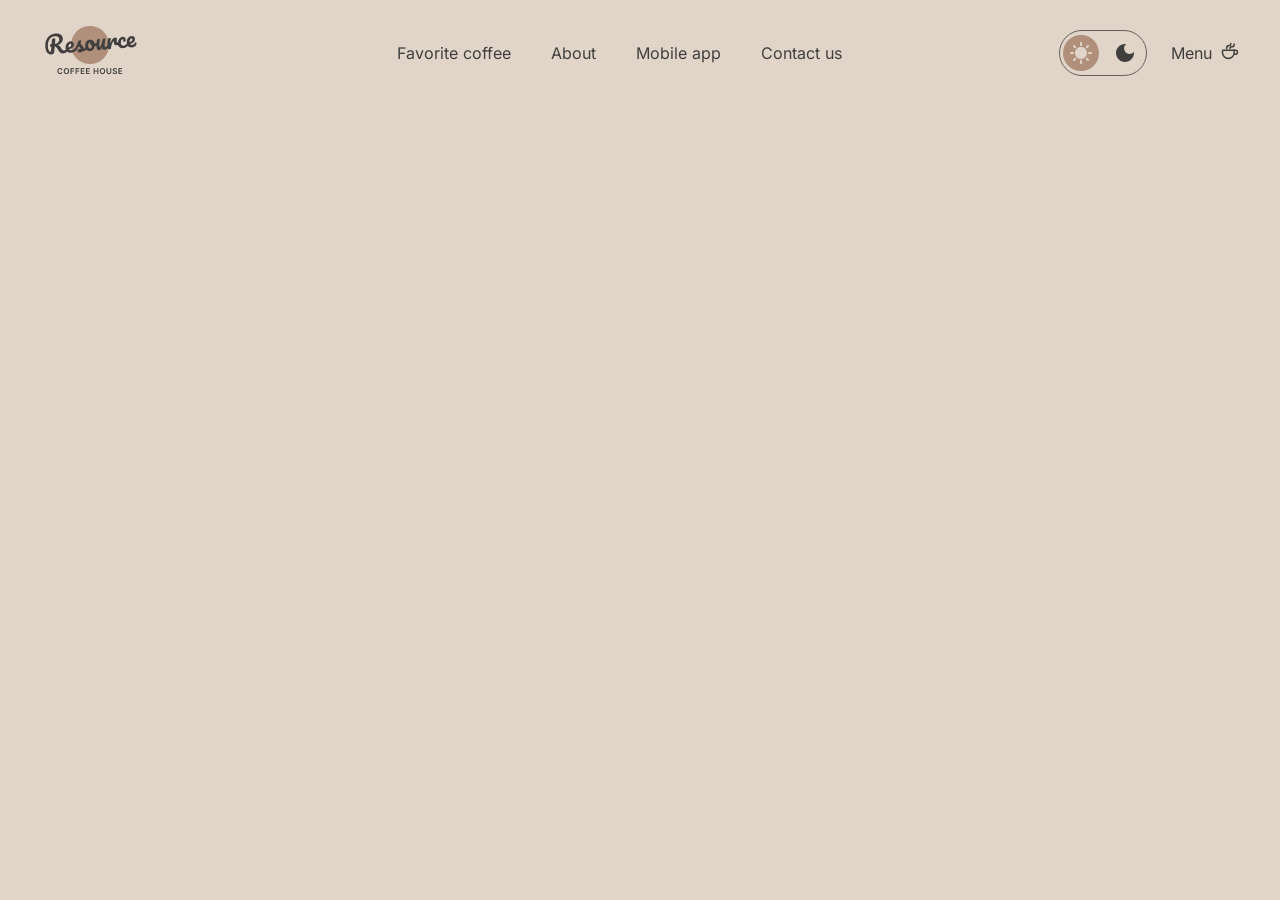
==== index.html @ 1fa0ac83 "feat: add header and make it adaptive" ====
<!DOCTYPE html>
<html lang="en">
<head>
    <meta charset="UTF-8">
    <meta name="viewport" content="width=device-width, initial-scale=1.0">
    <title>Coffee House</title>
    <link rel="stylesheet" href="style.css">
</head>
<body>
    <header class="header">
        <a href="/" class="header__logo">
            <img src="./images/logo-light.png" 
            alt="Resource Coffee House Logo"
            class="header__logo-image"
            width="100" height="60" loading="lazy">
        </a>
        <nav class="header__menu">
            <ul class="header__menu-list">
                <li class="header__menu-item">
                    <a href="/" class="header__menu-link">Favorite coffee</a>
                </li>
                <li class="header__menu-item">
                    <a href="/" class="header__menu-link">About</a>
                </li>
                <li class="header__menu-item">
                    <a href="/" class="header__menu-link">Mobile app</a>
                </li>
                <li class="header__menu-item">
                    <a href="/" class="header__menu-link">Contact us</a>
                </li>
            </ul>
        </nav>
        <div class="header__actions">
            <label class="header__switch">
                <input type="checkbox" id="theme-toggle">
                <div class="switch__slider-round">
                    <span class="switch__icon switch__icon-sun">
                        <svg width="22" height="22" viewBox="0 0 22 22" fill="none" xmlns="http://www.w3.org/2000/svg">
                            <path d="M10 3V1C10 0.45 10.45 0 11 0C11.55 0 12 0.45 12 1V3C12 3.55 11.55 4 11 4C10.45 4 10 3.55 10 3ZM17.36 6.05L18.77 4.63C19.16 4.24 19.16 3.61 18.77 3.22C18.38 2.83 17.75 2.83 17.36 3.22L15.95 4.64C15.56 5.03 15.56 5.66 15.95 6.05C16.34 6.44 16.97 6.44 17.36 6.05ZM21 10H19C18.45 10 18 10.45 18 11C18 11.55 18.45 12 19 12H21C21.55 12 22 11.55 22 11C22 10.45 21.55 10 21 10ZM11 18C10.45 18 10 18.45 10 19V21C10 21.55 10.45 22 11 22C11.55 22 12 21.55 12 21V19C12 18.45 11.55 18 11 18ZM4.64 6.05L3.22 4.64C2.83 4.25 2.83 3.61 3.22 3.23C3.61 2.85 4.25 2.84 4.63 3.23L6.04 4.64C6.43 5.03 6.43 5.67 6.04 6.05C5.65 6.43 5.02 6.44 4.64 6.05ZM15.95 15.95C15.56 16.34 15.56 16.98 15.95 17.36L17.36 18.77C17.75 19.16 18.39 19.16 18.77 18.77C19.16 18.38 19.16 17.74 18.77 17.36L17.36 15.95C16.98 15.56 16.34 15.56 15.95 15.95ZM1 12H3C3.55 12 4 11.55 4 11C4 10.45 3.55 10 3 10H1C0.45 10 0 10.45 0 11C0 11.55 0.45 12 1 12ZM4.64 18.78L6.05 17.37C6.44 16.98 6.44 16.34 6.05 15.96C5.66 15.58 5.02 15.57 4.64 15.96L3.23 17.37C2.84 17.76 2.84 18.4 3.23 18.78C3.61 19.17 4.25 19.17 4.64 18.78ZM11 5C7.69 5 5 7.69 5 11C5 14.31 7.69 17 11 17C14.31 17 17 14.31 17 11C17 7.69 14.31 5 11 5Z" fill="#E1D4C9"/>
                        </svg>
                    </span>
                    <span class="switch__icon switch__icon-moon">
                        <svg width="18" height="18" viewBox="0 0 18 18" fill="none" xmlns="http://www.w3.org/2000/svg">
                            <path d="M9 0C4.03 0 0 4.03 0 9C0 13.97 4.03 18 9 18C13.97 18 18 13.97 18 9C18 8.54 17.96 8.08 17.9 7.64C16.92 9.01 15.32 9.9 13.5 9.9C10.52 9.9 8.1 7.48 8.1 4.5C8.1 2.69 8.99 1.08 10.36 0.0999999C9.92 0.0399999 9.46 0 9 0Z" fill="#403F3D"/>
                        </svg>
                    </span>
                </div>
            </label>
            <button class="header__button" type="button">
                <p>Menu</p>
                <span>
                    <svg width="20" height="20" viewBox="0 0 20 20" fill="none" xmlns="http://www.w3.org/2000/svg">
                        <path d="M14.167 9.76667V11.6667C14.167 14.8883 11.5553 17.5 8.33366 17.5C5.112 17.5 2.50033 14.8883 2.50033 11.6667V9.76667C2.50033 9.4353 2.76896 9.16667 3.10033 9.16667H13.567C13.8984 9.16667 14.167 9.4353 14.167 9.76667Z" stroke="#403F3D" stroke-width="1.5" stroke-linecap="round" stroke-linejoin="round"/>
                        <path d="M10.0003 7.50008C10.0003 6.66675 10.5956 5.83341 11.786 5.83341C13.101 5.83341 14.167 4.76743 14.167 3.45246V2.91675" stroke="#403F3D" stroke-width="1.5" stroke-linecap="round" stroke-linejoin="round"/>
                        <path d="M6.66634 7.5V7.08333C6.66634 5.70262 7.78563 4.58333 9.16634 4.58333C10.0868 4.58333 10.833 3.83714 10.833 2.91667V2.5" stroke="#403F3D" stroke-width="1.5" stroke-linecap="round" stroke-linejoin="round"/>
                        <path d="M13.333 9.16675H15.4163C16.5669 9.16675 17.4997 10.0995 17.4997 11.2501C17.4997 12.4007 16.5669 13.3334 15.4163 13.3334H14.1663" stroke="#403F3D" stroke-width="1.5" stroke-linecap="round" stroke-linejoin="round"/>
                    </svg>
                </span>
            </button>
            <button class="header__burger" type="button">
                <span class="visually-hidden">Open menu</span>
                <span class="burger__line"></span>
                <span class="burger__line"></span>
            </button>
        </div>
    </header>
</body>
</html>
---- style.css ----
@font-face {
  font-family: 'Inter';
  src: url('./fonts/Inter-VariableFont_opsz\,wght.woff2') format('woff2');
  font-weight: 100 900;
  font-style: normal;
  font-display: swap;
}

@font-face {
  font-family: 'Inter';
  src: url('./fonts/Inter-Italic-VariableFont_opsz\,wght.woff2') format('woff2');
  font-weight: 100 900;
  font-style: italic;
  font-display: swap;
}

:root {
  --dark-text-inverse: #E1D4C9;
  --dark-text-accent: #B0907A;
  --dark-bg-page: #292826;
  --dark-bg-container: #403F3D;
  --dark-bg-overlay: #292826;
  --dark-border-primary: #665F55;
  --dark-border-inverse: #C1B6AD;

  --border-radius: 100px;

  --container-width: 1360px;
  --container-padding-x: 40px;

  --transition-duration: 0.2s;
}

*,
::before,
::after {
  box-sizing: border-box;
}

html {
  height: 100%;
  scroll-behavior: smooth;
}

button,
label {
  cursor: pointer;
}

:where(ul[class]) {
  list-style: none;
}

p,
button {
  margin: 0;
  padding: 0;
}

.visually-hidden {
  position: absolute;
  width: 1px;
  height: 1px;
  margin: -1px;
  border: 0;
  padding: 0;
  white-space: nowrap;
  clip-path: inset(100%);
  clip: rect(0 0 0 0);
  overflow: hidden;
}

body {
  margin: 0;
  min-height: 100%;
  background-color: var(--dark-text-inverse);
  font-family: 'Inter', sans-serif;
  font-optical-sizing: auto;
  font-weight: 400;
  font-size: 16px;
  line-height: 1.5;
}

.container {
  max-width: calc(var(--container-width) + var(--container-padding-x) * 2);
  margin-inline: auto;
  padding-inline: var(--container-padding-x);
}

h1, h2, h3 {
  font-weight: 600;
}

a {
  color: var(--dark-bg-container);
  text-decoration: none;
}

.header {
  display: flex;
  justify-content: space-between;
  align-items: center;
  padding: 20px 40px;
}

.header__logo {
  flex-shrink: 0;
}

.header__menu-list {
  display: flex;
  gap: 40px;
  font-weight: 600;
}

.header__actions {
  display: flex;
  align-items: center;
  gap: 24px;
}

#theme-toggle {
  display: none;
}

.switch__slider-round {
  display: flex;
  gap: 8px;
  padding: 4px 3px;
  border: 1px solid var(--dark-border-primary);
  border-radius: var(--border-radius);
}

.switch__icon {
  width: 36px;
  aspect-ratio: 1;
  display: flex;
  align-items: center;
  justify-content: center;
}

.switch__icon-sun {
  background-color: var(--dark-text-accent);
  border-radius: 50%;
}

.header__button {
  display: flex;
  align-items: center;
  border: none;
  position: relative;
  background-color: transparent;
  color: var(--dark-bg-container);
  font-family: 'Inter', sans-serif;
  font-weight: 600;
  font-size: 16px;
  gap: 8px;
}

.header__button::after {
  content: '';
  position: absolute;
  left: 0;
  bottom: -4px;
  width: 100%;
  height: 2px;
  background-color: var(--dark-bg-container);
  transform: scaleX(0); 
  transition: transform var(--transition-duration) linear;
}

.header__button:hover::after {
  transform: scaleX(1);
}

.header__burger {
  display: none;
  flex-direction: column;
  justify-content: center;
  align-items: center;
  gap: 8px;
  width: 44px;
  aspect-ratio: 1;
  border: 1px solid var(--dark-border-primary);
  border-radius: 50%;
  background-color: transparent;
}

.burger__line {
  width: 16px;
  height: 2px;
  background-color: var(--dark-bg-container);
}

@media (max-width: 768px) {
  .header__menu {
    display: none;
  }

  .switch__slider-round {
    padding: 5px 3px;
  }

  .switch__icon {
    width: 44px;
    height: 40px;
  }

  .header__button {
    display: none;
  }

  .header__burger {
    display: inline-flex;
  }
}

@media (max-width: 380px) {
  .header {
    padding: 20px 16px;
  }
}
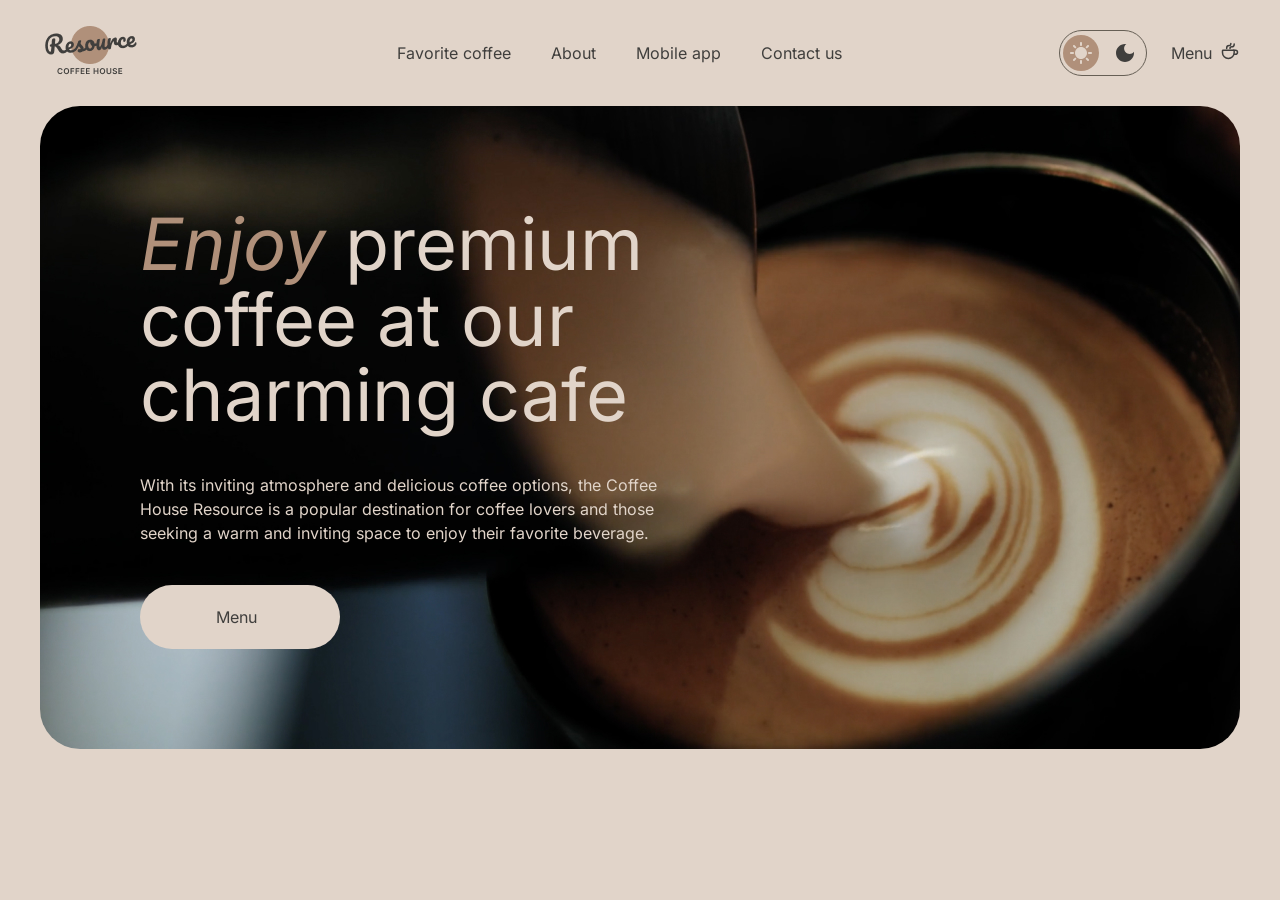
==== commit aa827c1f: "feat: add hero section  and make it adaptive" ====
--- a/index.html
+++ b/index.html
@@ -1,68 +1,91 @@
 <!DOCTYPE html>
 <html lang="en">
 <head>
-    <meta charset="UTF-8">
-    <meta name="viewport" content="width=device-width, initial-scale=1.0">
-    <title>Coffee House</title>
-    <link rel="stylesheet" href="style.css">
+  <meta charset="UTF-8">
+  <meta name="viewport" content="width=device-width, initial-scale=1.0">
+  <title>Coffee House</title>
+  <link rel="stylesheet" href="style.css">
 </head>
 <body>
-    <header class="header">
-        <a href="/" class="header__logo">
-            <img src="./images/logo-light.png" 
-            alt="Resource Coffee House Logo"
-            class="header__logo-image"
-            width="100" height="60" loading="lazy">
-        </a>
-        <nav class="header__menu">
-            <ul class="header__menu-list">
-                <li class="header__menu-item">
-                    <a href="/" class="header__menu-link">Favorite coffee</a>
-                </li>
-                <li class="header__menu-item">
-                    <a href="/" class="header__menu-link">About</a>
-                </li>
-                <li class="header__menu-item">
-                    <a href="/" class="header__menu-link">Mobile app</a>
-                </li>
-                <li class="header__menu-item">
-                    <a href="/" class="header__menu-link">Contact us</a>
-                </li>
-            </ul>
-        </nav>
-        <div class="header__actions">
-            <label class="header__switch">
-                <input type="checkbox" id="theme-toggle">
-                <div class="switch__slider-round">
-                    <span class="switch__icon switch__icon-sun">
-                        <svg width="22" height="22" viewBox="0 0 22 22" fill="none" xmlns="http://www.w3.org/2000/svg">
-                            <path d="M10 3V1C10 0.45 10.45 0 11 0C11.55 0 12 0.45 12 1V3C12 3.55 11.55 4 11 4C10.45 4 10 3.55 10 3ZM17.36 6.05L18.77 4.63C19.16 4.24 19.16 3.61 18.77 3.22C18.38 2.83 17.75 2.83 17.36 3.22L15.95 4.64C15.56 5.03 15.56 5.66 15.95 6.05C16.34 6.44 16.97 6.44 17.36 6.05ZM21 10H19C18.45 10 18 10.45 18 11C18 11.55 18.45 12 19 12H21C21.55 12 22 11.55 22 11C22 10.45 21.55 10 21 10ZM11 18C10.45 18 10 18.45 10 19V21C10 21.55 10.45 22 11 22C11.55 22 12 21.55 12 21V19C12 18.45 11.55 18 11 18ZM4.64 6.05L3.22 4.64C2.83 4.25 2.83 3.61 3.22 3.23C3.61 2.85 4.25 2.84 4.63 3.23L6.04 4.64C6.43 5.03 6.43 5.67 6.04 6.05C5.65 6.43 5.02 6.44 4.64 6.05ZM15.95 15.95C15.56 16.34 15.56 16.98 15.95 17.36L17.36 18.77C17.75 19.16 18.39 19.16 18.77 18.77C19.16 18.38 19.16 17.74 18.77 17.36L17.36 15.95C16.98 15.56 16.34 15.56 15.95 15.95ZM1 12H3C3.55 12 4 11.55 4 11C4 10.45 3.55 10 3 10H1C0.45 10 0 10.45 0 11C0 11.55 0.45 12 1 12ZM4.64 18.78L6.05 17.37C6.44 16.98 6.44 16.34 6.05 15.96C5.66 15.58 5.02 15.57 4.64 15.96L3.23 17.37C2.84 17.76 2.84 18.4 3.23 18.78C3.61 19.17 4.25 19.17 4.64 18.78ZM11 5C7.69 5 5 7.69 5 11C5 14.31 7.69 17 11 17C14.31 17 17 14.31 17 11C17 7.69 14.31 5 11 5Z" fill="#E1D4C9"/>
-                        </svg>
-                    </span>
-                    <span class="switch__icon switch__icon-moon">
-                        <svg width="18" height="18" viewBox="0 0 18 18" fill="none" xmlns="http://www.w3.org/2000/svg">
-                            <path d="M9 0C4.03 0 0 4.03 0 9C0 13.97 4.03 18 9 18C13.97 18 18 13.97 18 9C18 8.54 17.96 8.08 17.9 7.64C16.92 9.01 15.32 9.9 13.5 9.9C10.52 9.9 8.1 7.48 8.1 4.5C8.1 2.69 8.99 1.08 10.36 0.0999999C9.92 0.0399999 9.46 0 9 0Z" fill="#403F3D"/>
-                        </svg>
-                    </span>
-                </div>
-            </label>
-            <button class="header__button" type="button">
-                <p>Menu</p>
-                <span>
-                    <svg width="20" height="20" viewBox="0 0 20 20" fill="none" xmlns="http://www.w3.org/2000/svg">
-                        <path d="M14.167 9.76667V11.6667C14.167 14.8883 11.5553 17.5 8.33366 17.5C5.112 17.5 2.50033 14.8883 2.50033 11.6667V9.76667C2.50033 9.4353 2.76896 9.16667 3.10033 9.16667H13.567C13.8984 9.16667 14.167 9.4353 14.167 9.76667Z" stroke="#403F3D" stroke-width="1.5" stroke-linecap="round" stroke-linejoin="round"/>
-                        <path d="M10.0003 7.50008C10.0003 6.66675 10.5956 5.83341 11.786 5.83341C13.101 5.83341 14.167 4.76743 14.167 3.45246V2.91675" stroke="#403F3D" stroke-width="1.5" stroke-linecap="round" stroke-linejoin="round"/>
-                        <path d="M6.66634 7.5V7.08333C6.66634 5.70262 7.78563 4.58333 9.16634 4.58333C10.0868 4.58333 10.833 3.83714 10.833 2.91667V2.5" stroke="#403F3D" stroke-width="1.5" stroke-linecap="round" stroke-linejoin="round"/>
-                        <path d="M13.333 9.16675H15.4163C16.5669 9.16675 17.4997 10.0995 17.4997 11.2501C17.4997 12.4007 16.5669 13.3334 15.4163 13.3334H14.1663" stroke="#403F3D" stroke-width="1.5" stroke-linecap="round" stroke-linejoin="round"/>
-                    </svg>
-                </span>
-            </button>
-            <button class="header__burger" type="button">
-                <span class="visually-hidden">Open menu</span>
-                <span class="burger__line"></span>
-                <span class="burger__line"></span>
-            </button>
-        </div>
-    </header>
+  <header class="header">
+    <div class="header__container container">
+      <a href="/" class="header__logo">
+        <img src="./images/logo-light.png" 
+        alt="Resource Coffee House Logo"
+        class="header__logo-image"
+        width="100" height="60" loading="lazy">
+      </a>
+      <nav class="header__menu">
+        <ul class="header__menu-list">
+          <li class="header__menu-item">
+            <a href="/" class="header__menu-link">Favorite coffee</a>
+          </li>
+          <li class="header__menu-item">
+            <a href="/" class="header__menu-link">About</a>
+          </li>
+          <li class="header__menu-item">
+            <a href="/" class="header__menu-link">Mobile app</a>
+          </li>
+          <li class="header__menu-item">
+            <a href="/" class="header__menu-link">Contact us</a>
+          </li>
+        </ul>
+      </nav>
+      <div class="header__actions">
+          <label class="header__switch">
+            <input type="checkbox" id="theme-toggle">
+            <div class="switch__slider-round">
+              <span class="switch__icon switch__icon-sun">
+                <svg width="22" height="22" viewBox="0 0 22 22" fill="none" xmlns="http://www.w3.org/2000/svg">
+                  <path d="M10 3V1C10 0.45 10.45 0 11 0C11.55 0 12 0.45 12 1V3C12 3.55 11.55 4 11 4C10.45 4 10 3.55 10 3ZM17.36 6.05L18.77 4.63C19.16 4.24 19.16 3.61 18.77 3.22C18.38 2.83 17.75 2.83 17.36 3.22L15.95 4.64C15.56 5.03 15.56 5.66 15.95 6.05C16.34 6.44 16.97 6.44 17.36 6.05ZM21 10H19C18.45 10 18 10.45 18 11C18 11.55 18.45 12 19 12H21C21.55 12 22 11.55 22 11C22 10.45 21.55 10 21 10ZM11 18C10.45 18 10 18.45 10 19V21C10 21.55 10.45 22 11 22C11.55 22 12 21.55 12 21V19C12 18.45 11.55 18 11 18ZM4.64 6.05L3.22 4.64C2.83 4.25 2.83 3.61 3.22 3.23C3.61 2.85 4.25 2.84 4.63 3.23L6.04 4.64C6.43 5.03 6.43 5.67 6.04 6.05C5.65 6.43 5.02 6.44 4.64 6.05ZM15.95 15.95C15.56 16.34 15.56 16.98 15.95 17.36L17.36 18.77C17.75 19.16 18.39 19.16 18.77 18.77C19.16 18.38 19.16 17.74 18.77 17.36L17.36 15.95C16.98 15.56 16.34 15.56 15.95 15.95ZM1 12H3C3.55 12 4 11.55 4 11C4 10.45 3.55 10 3 10H1C0.45 10 0 10.45 0 11C0 11.55 0.45 12 1 12ZM4.64 18.78L6.05 17.37C6.44 16.98 6.44 16.34 6.05 15.96C5.66 15.58 5.02 15.57 4.64 15.96L3.23 17.37C2.84 17.76 2.84 18.4 3.23 18.78C3.61 19.17 4.25 19.17 4.64 18.78ZM11 5C7.69 5 5 7.69 5 11C5 14.31 7.69 17 11 17C14.31 17 17 14.31 17 11C17 7.69 14.31 5 11 5Z" fill="#E1D4C9"/>
+                </svg>
+              </span>
+              <span class="switch__icon switch__icon-moon">
+                <svg width="18" height="18" viewBox="0 0 18 18" fill="none" xmlns="http://www.w3.org/2000/svg">
+                  <path d="M9 0C4.03 0 0 4.03 0 9C0 13.97 4.03 18 9 18C13.97 18 18 13.97 18 9C18 8.54 17.96 8.08 17.9 7.64C16.92 9.01 15.32 9.9 13.5 9.9C10.52 9.9 8.1 7.48 8.1 4.5C8.1 2.69 8.99 1.08 10.36 0.0999999C9.92 0.0399999 9.46 0 9 0Z" fill="#403F3D"/>
+                </svg>
+              </span>
+            </div>
+          </label>
+          <button class="header__button" type="button">
+            <p>Menu</p>
+            <span>
+              <svg width="20" height="20" viewBox="0 0 20 20" fill="none" xmlns="http://www.w3.org/2000/svg">
+                <path d="M14.167 9.76667V11.6667C14.167 14.8883 11.5553 17.5 8.33366 17.5C5.112 17.5 2.50033 14.8883 2.50033 11.6667V9.76667C2.50033 9.4353 2.76896 9.16667 3.10033 9.16667H13.567C13.8984 9.16667 14.167 9.4353 14.167 9.76667Z" stroke="#403F3D" stroke-width="1.5" stroke-linecap="round" stroke-linejoin="round"/>
+                <path d="M10.0003 7.50008C10.0003 6.66675 10.5956 5.83341 11.786 5.83341C13.101 5.83341 14.167 4.76743 14.167 3.45246V2.91675" stroke="#403F3D" stroke-width="1.5" stroke-linecap="round" stroke-linejoin="round"/>
+                <path d="M6.66634 7.5V7.08333C6.66634 5.70262 7.78563 4.58333 9.16634 4.58333C10.0868 4.58333 10.833 3.83714 10.833 2.91667V2.5" stroke="#403F3D" stroke-width="1.5" stroke-linecap="round" stroke-linejoin="round"/>
+                <path d="M13.333 9.16675H15.4163C16.5669 9.16675 17.4997 10.0995 17.4997 11.2501C17.4997 12.4007 16.5669 13.3334 15.4163 13.3334H14.1663" stroke="#403F3D" stroke-width="1.5" stroke-linecap="round" stroke-linejoin="round"/>
+              </svg>
+            </span>
+          </button>
+        <button class="header__burger" type="button">
+          <span class="visually-hidden">Open menu</span>
+          <span class="burger__line"></span>
+          <span class="burger__line"></span>
+        </button>
+      </div>
+    </div>
+  </header>
+  <main class="content">
+      <section class="hero">
+          <div class="hero__container container">
+            <div class="hero__offer">
+              <h1 class="hero__offer__header"><span class="header__highlight">Enjoy</span> premium<br> coffee at our<br> charming cafe</h1>
+              <p class="hero__offer__par">With its inviting atmosphere and delicious coffee options, the Coffee House Resource is a popular destination for coffee lovers and those seeking a warm and inviting space to enjoy their favorite beverage.</p>
+            </div>
+            <a href="#" class="hero__button">
+              <p>Menu</p>
+              <span class="hero__button__image">
+                <svg width="20" height="20" viewBox="0 0 20 20" fill="none" xmlns="http://www.w3.org/2000/svg">
+                  <path d="M14.167 9.76667V11.6667C14.167 14.8883 11.5553 17.5 8.33366 17.5C5.112 17.5 2.50033 14.8883 2.50033 11.6667V9.76667C2.50033 9.4353 2.76896 9.16667 3.10033 9.16667H13.567C13.8984 9.16667 14.167 9.4353 14.167 9.76667Z" stroke="#403F3D" stroke-width="1.5" stroke-linecap="round" stroke-linejoin="round"/>
+                  <path d="M10.0003 7.50008C10.0003 6.66675 10.5956 5.83341 11.786 5.83341C13.101 5.83341 14.167 4.76743 14.167 3.45246V2.91675" stroke="#403F3D" stroke-width="1.5" stroke-linecap="round" stroke-linejoin="round"/>
+                  <path d="M6.66634 7.5V7.08333C6.66634 5.70262 7.78563 4.58333 9.16634 4.58333C10.0868 4.58333 10.833 3.83714 10.833 2.91667V2.5" stroke="#403F3D" stroke-width="1.5" stroke-linecap="round" stroke-linejoin="round"/>
+                  <path d="M13.333 9.16675H15.4163C16.5669 9.16675 17.4997 10.0995 17.4997 11.2501C17.4997 12.4007 16.5669 13.3334 15.4163 13.3334H14.1663" stroke="#403F3D" stroke-width="1.5" stroke-linecap="round" stroke-linejoin="round"/>
+                </svg>
+              </span>
+            </a>
+          </div>
+      </section>
+  </main>
 </body>
 </html>
--- a/style.css
+++ b/style.css
@@ -88,6 +88,7 @@
 }
 
 h1, h2, h3 {
+  margin: 0;
   font-weight: 600;
 }
 
@@ -96,11 +97,17 @@
   text-decoration: none;
 }
 
+/* header */
+
 .header {
+  padding: 0 40px;
+}
+
+.header__container {
   display: flex;
   justify-content: space-between;
   align-items: center;
-  padding: 20px 40px;
+  padding: 20px 0;
 }
 
 .header__logo {
@@ -220,3 +227,98 @@
     padding: 20px 16px;
   }
 }
+
+/* hero section */
+.hero {
+  padding: 0 40px;
+}
+
+.hero__container {
+  background-image: url(./images/img-hero.jpg);
+  display: flex;
+  flex-direction: column;
+  gap: 40px;
+  padding: 100px 0 100px 100px;
+  border-radius: 40px;
+}
+
+.hero__offer{
+  display: flex;
+  flex-direction: column;
+  gap: 40px;
+}
+
+.hero__offer__header {
+  font-weight: 600;
+  font-size: 72px;
+  color: var(--dark-text-inverse);
+  line-height: 1.05;
+}
+
+.header__highlight {
+  font-style: italic;
+  color: var(--dark-text-accent);
+}
+
+.hero__offer__par {
+  max-width: 530px;
+  width: 100%;
+  font-weight: 400;
+  color: var(--dark-text-inverse);
+}
+
+.hero__button {
+  display: flex;
+  align-items: center;
+  justify-content: center;
+  gap: 8px;
+  width: 200px;
+  padding: 20px 78px;
+  border: none;
+  background-color: var(--dark-text-inverse);
+  border-radius: var(--border-radius);
+  transition: all 0.3s ease; 
+}
+
+.hero__button__image {
+  opacity: 0;
+  visibility: hidden;
+  max-width: 0;
+  height: 20px;
+  transition: opacity 0.3s ease, visibility 0.3s ease, max-width 0.3s ease;
+}
+
+.hero__button:hover {
+  padding: 20px 64px;
+}
+
+.hero__button:hover .hero__button__image  {
+  opacity: 1;
+  visibility: visible;
+  max-width: 20px;
+}
+
+@media (max-width: 768px) {
+  .hero__container {
+    padding: 100px 0 100px 60px;
+  }
+}
+
+@media (max-width: 380px) {
+  .content {
+    padding: 0 16px;
+  }
+  .hero__container {
+    padding: 60px 0 60px 16px;
+  }
+
+  .hero__offer__header {
+    font-size: 42px;
+  }
+
+  .hero__offer__par {
+    max-width: 316px;
+    width: 100%;
+  }
+}
+
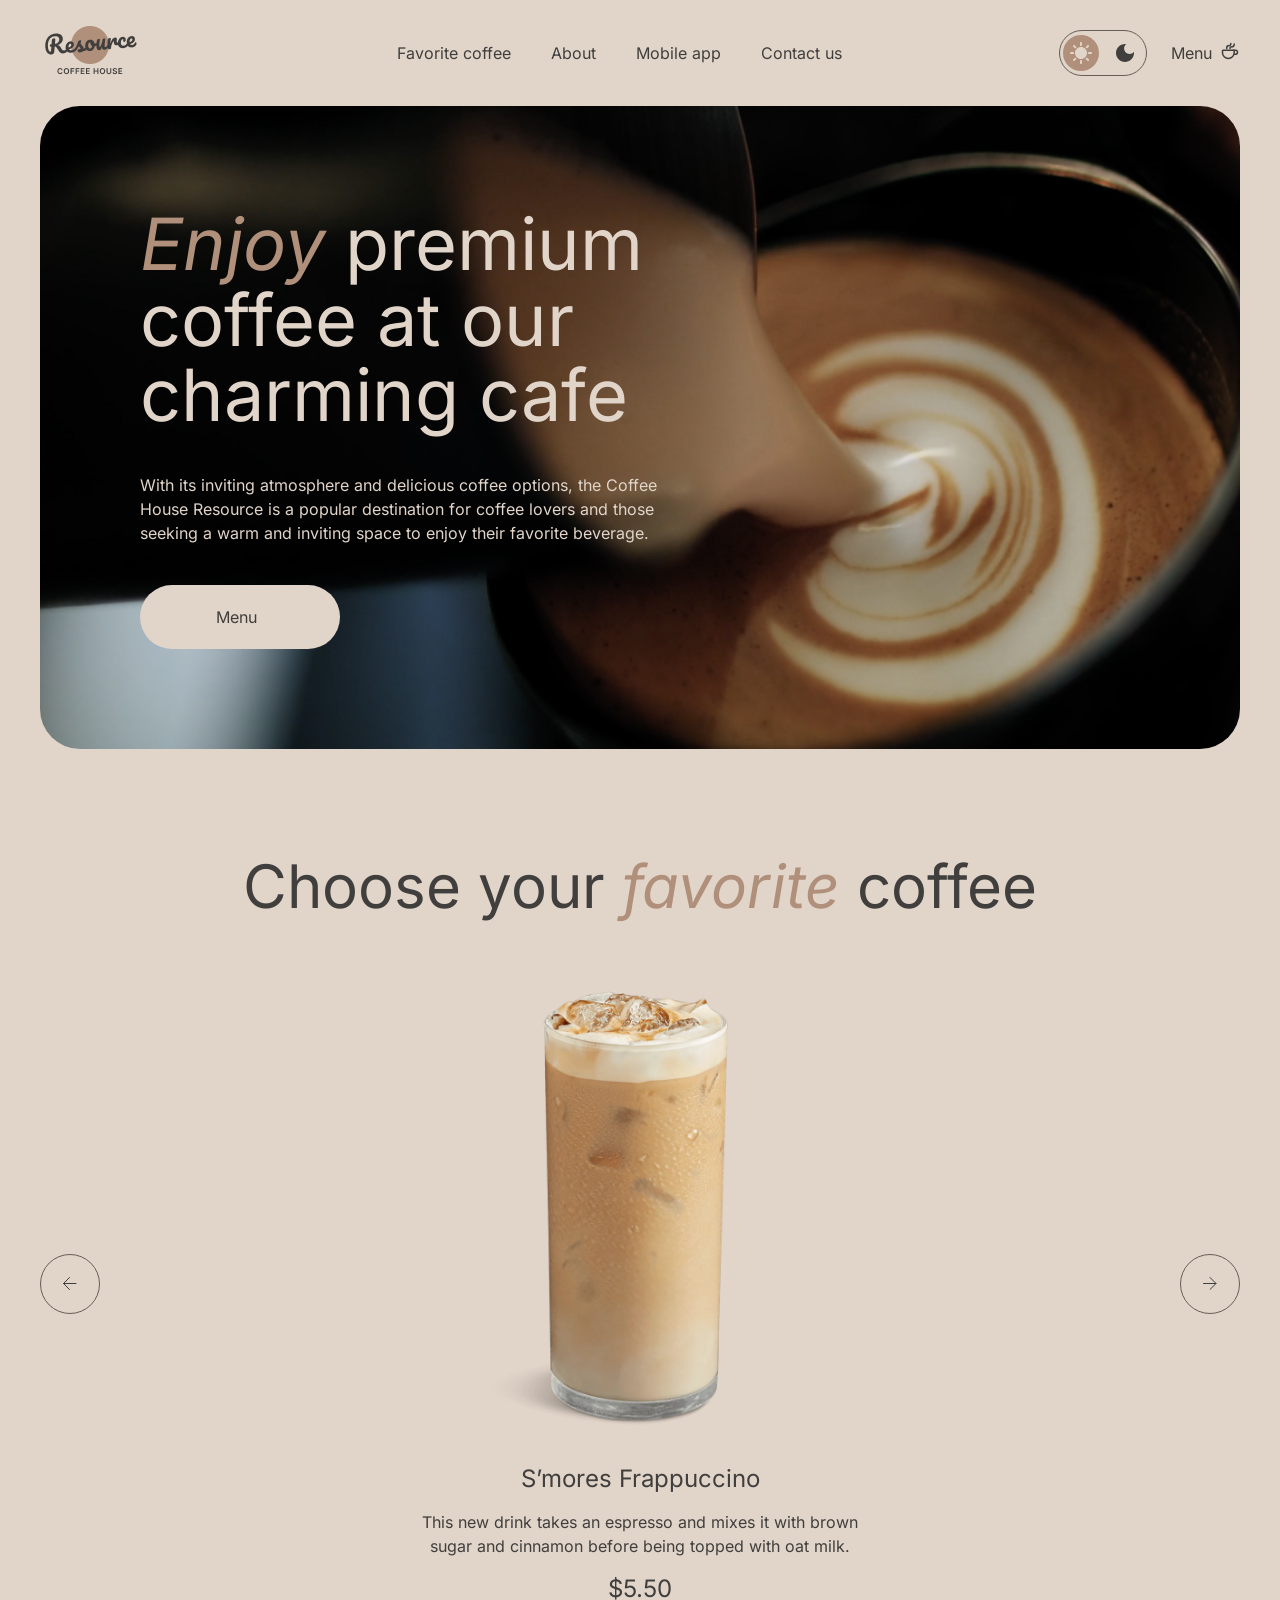
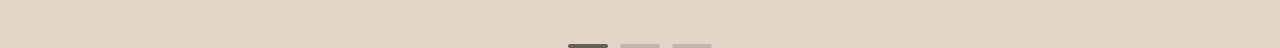
==== commit a555c477: "feat: add favorite-coffee  section and make it adaptive" ====
--- a/index.html
+++ b/index.html
@@ -69,22 +69,54 @@
   <main class="content">
       <section class="hero">
           <div class="hero__container container">
-            <div class="hero__offer">
-              <h1 class="hero__offer__header"><span class="header__highlight">Enjoy</span> premium<br> coffee at our<br> charming cafe</h1>
-              <p class="hero__offer__par">With its inviting atmosphere and delicious coffee options, the Coffee House Resource is a popular destination for coffee lovers and those seeking a warm and inviting space to enjoy their favorite beverage.</p>
+            <div class="hero__container-background">
+              <div class="hero__offer">
+                <h1 class="hero__offer__header"><span class="header__highlight">Enjoy</span> premium<br> coffee at our<br> charming cafe</h1>
+                <p class="hero__offer__par">With its inviting atmosphere and delicious coffee options, the Coffee House Resource is a popular destination for coffee lovers and those seeking a warm and inviting space to enjoy their favorite beverage.</p>
+              </div>
+              <a href="#" class="hero__button">
+                <p>Menu</p>
+                <span class="hero__button__image">
+                  <svg width="20" height="20" viewBox="0 0 20 20" fill="none" xmlns="http://www.w3.org/2000/svg">
+                    <path d="M14.167 9.76667V11.6667C14.167 14.8883 11.5553 17.5 8.33366 17.5C5.112 17.5 2.50033 14.8883 2.50033 11.6667V9.76667C2.50033 9.4353 2.76896 9.16667 3.10033 9.16667H13.567C13.8984 9.16667 14.167 9.4353 14.167 9.76667Z" stroke="#403F3D" stroke-width="1.5" stroke-linecap="round" stroke-linejoin="round"/>
+                    <path d="M10.0003 7.50008C10.0003 6.66675 10.5956 5.83341 11.786 5.83341C13.101 5.83341 14.167 4.76743 14.167 3.45246V2.91675" stroke="#403F3D" stroke-width="1.5" stroke-linecap="round" stroke-linejoin="round"/>
+                    <path d="M6.66634 7.5V7.08333C6.66634 5.70262 7.78563 4.58333 9.16634 4.58333C10.0868 4.58333 10.833 3.83714 10.833 2.91667V2.5" stroke="#403F3D" stroke-width="1.5" stroke-linecap="round" stroke-linejoin="round"/>
+                    <path d="M13.333 9.16675H15.4163C16.5669 9.16675 17.4997 10.0995 17.4997 11.2501C17.4997 12.4007 16.5669 13.3334 15.4163 13.3334H14.1663" stroke="#403F3D" stroke-width="1.5" stroke-linecap="round" stroke-linejoin="round"/>
+                  </svg>
+                </span>
+              </a>
             </div>
-            <a href="#" class="hero__button">
-              <p>Menu</p>
-              <span class="hero__button__image">
-                <svg width="20" height="20" viewBox="0 0 20 20" fill="none" xmlns="http://www.w3.org/2000/svg">
-                  <path d="M14.167 9.76667V11.6667C14.167 14.8883 11.5553 17.5 8.33366 17.5C5.112 17.5 2.50033 14.8883 2.50033 11.6667V9.76667C2.50033 9.4353 2.76896 9.16667 3.10033 9.16667H13.567C13.8984 9.16667 14.167 9.4353 14.167 9.76667Z" stroke="#403F3D" stroke-width="1.5" stroke-linecap="round" stroke-linejoin="round"/>
-                  <path d="M10.0003 7.50008C10.0003 6.66675 10.5956 5.83341 11.786 5.83341C13.101 5.83341 14.167 4.76743 14.167 3.45246V2.91675" stroke="#403F3D" stroke-width="1.5" stroke-linecap="round" stroke-linejoin="round"/>
-                  <path d="M6.66634 7.5V7.08333C6.66634 5.70262 7.78563 4.58333 9.16634 4.58333C10.0868 4.58333 10.833 3.83714 10.833 2.91667V2.5" stroke="#403F3D" stroke-width="1.5" stroke-linecap="round" stroke-linejoin="round"/>
-                  <path d="M13.333 9.16675H15.4163C16.5669 9.16675 17.4997 10.0995 17.4997 11.2501C17.4997 12.4007 16.5669 13.3334 15.4163 13.3334H14.1663" stroke="#403F3D" stroke-width="1.5" stroke-linecap="round" stroke-linejoin="round"/>
-                </svg>
-              </span>
-            </a>
+            </div>
+      </section>
+      <section class="favorite-coffee">
+        <div class="favorite-coffee__container container">
+          <h2 class="favorite-coffee__header">Choose your <span class="header__highlight">favorite</span> coffee</h2>
+          <div class="favorite-coffee__slider">
+            <button class="slider__arrow" type="button">
+              <svg width="14" height="13" viewBox="0 0 14 13" fill="none" xmlns="http://www.w3.org/2000/svg">
+                <path class="slider__arrow-left" d="M13 6.5H0.5M6.5 12.5L0.5 6.5L6.5 0.5" stroke="#403F3D" stroke-linecap="round" stroke-linejoin="round"/>
+              </svg>
+            </button>
+            <div class="slider__content">
+              <img src="./images/slider/coffee-slider-1.png" alt="Coffee image" class="slider__image">
+              <div class="slider__description">
+                <h3 class="slider__header">S’mores Frappuccino</h3>
+                <p class="slider__par">This new drink takes an espresso and mixes it with brown sugar and cinnamon before being topped with oat milk.</p>
+                <p class="slider__price">$5.50</p>
+              </div>
+            </div>
+            <button class="slider__arrow" type="button">
+              <svg width="14" height="13" viewBox="0 0 14 13" fill="none" xmlns="http://www.w3.org/2000/svg">
+                <path class="slider__arrow-right" d="M0.5 6.5H13M7 12.5L13 6.5L7 0.5" stroke="#403F3D" stroke-linecap="round" stroke-linejoin="round"/>
+              </svg>
+            </button>
           </div>
+          <div class="favorite-coffee__controls">
+            <button type="button" class="controls__element controls__element-active"></button>
+            <button type="button" class="controls__element"></button>
+            <button type="button" class="controls__element"></button>
+          </div>
+        </div>
       </section>
   </main>
 </body>
--- a/style.css
+++ b/style.css
@@ -87,6 +87,12 @@
   padding-inline: var(--container-padding-x);
 }
 
+@media (max-width: 380px) {
+  .container {
+    padding-inline: 16px;
+  }
+}
+
 h1, h2, h3 {
   margin: 0;
   font-weight: 600;
@@ -99,15 +105,11 @@
 
 /* header */
 
-.header {
-  padding: 0 40px;
-}
-
 .header__container {
   display: flex;
   justify-content: space-between;
   align-items: center;
-  padding: 20px 0;
+  padding-block: 20px;
 }
 
 .header__logo {
@@ -223,17 +225,21 @@
 }
 
 @media (max-width: 380px) {
-  .header {
+  .header__container {
     padding: 20px 16px;
   }
 }
 
+/*  */
+.content {
+  display: flex;
+  flex-direction: column;
+  gap: 100px;
+}
+
 /* hero section */
-.hero {
-  padding: 0 40px;
-}
-
-.hero__container {
+
+.hero__container-background {
   background-image: url(./images/img-hero.jpg);
   display: flex;
   flex-direction: column;
@@ -249,7 +255,6 @@
 }
 
 .hero__offer__header {
-  font-weight: 600;
   font-size: 72px;
   color: var(--dark-text-inverse);
   line-height: 1.05;
@@ -299,16 +304,13 @@
 }
 
 @media (max-width: 768px) {
-  .hero__container {
+  .hero__container-background {
     padding: 100px 0 100px 60px;
   }
 }
 
 @media (max-width: 380px) {
-  .content {
-    padding: 0 16px;
-  }
-  .hero__container {
+  .hero__container-background {
     padding: 60px 0 60px 16px;
   }
 
@@ -322,3 +324,119 @@
   }
 }
 
+/* Favorite coffee section */
+.favorite-coffee__container {
+  display: flex;
+  flex-direction: column;
+  gap: 40px;
+  color: var(--dark-bg-container);
+}
+
+.favorite-coffee__header {
+  font-size: 60px;
+  line-height: 1.25;
+  text-align: center;
+}
+
+.favorite-coffee__slider {
+  display: flex;
+  justify-content: space-between;
+  align-items: center;
+}
+
+.slider__arrow {
+  width: 60px;
+  height: 60px;
+  border: 1px solid var(--dark-border-primary);
+  border-radius: var(--border-radius);
+  background-color: transparent;
+  display: flex;
+  align-items: center;
+  justify-content: center;
+  transition: background-color var(--transition-duration) linear;
+}
+
+.slider__arrow-right,
+.slider__arrow-left {
+  transition: stroke var(--transition-duration) linear;
+}
+
+.slider__arrow:hover {
+  background-color: var(--dark-border-primary);
+}
+
+.slider__arrow:hover .slider__arrow-right,
+.slider__arrow:hover .slider__arrow-left {
+  stroke: var(--dark-text-inverse);
+}
+
+.slider__content {
+  display: flex;
+  flex-direction: column;
+  align-items: center;
+  gap: 20px;
+}
+
+.slider__description {
+  display: flex;
+  flex-direction: column;
+  align-items: center;
+  max-width: 480px;
+  width: 100%;
+  gap: 16px;
+}
+
+.slider__image {
+  width: 480px;
+  aspect-ratio: 1;
+}
+
+.slider__header {
+  font-size: 24px;
+  line-height: 1.25;
+}
+
+.slider__par {
+  text-align: center;
+}
+
+.slider__price {
+  font-weight: 600;
+  font-size: 24px;
+  line-height: 1.25;
+}
+
+.favorite-coffee__controls {
+  display: flex;
+  align-items: center;
+  justify-content: center;
+  gap: 12px;
+}
+
+.controls__element {
+  width: 40px;
+  height: 4px;
+  background-color: var(--dark-border-inverse);
+  border: none;
+  border-radius: var(--border-radius);
+}
+
+.controls__element-active {
+  background-color: var(--dark-border-primary);
+}
+
+@media (max-width: 380px) {
+  .slider__image {
+    width: 348px;
+    aspect-ratio: 1;
+  }
+
+  .slider__description {
+  max-width: 348px;
+  width: 100%;
+}
+
+  .slider__arrow {
+    display: none;
+  }
+}
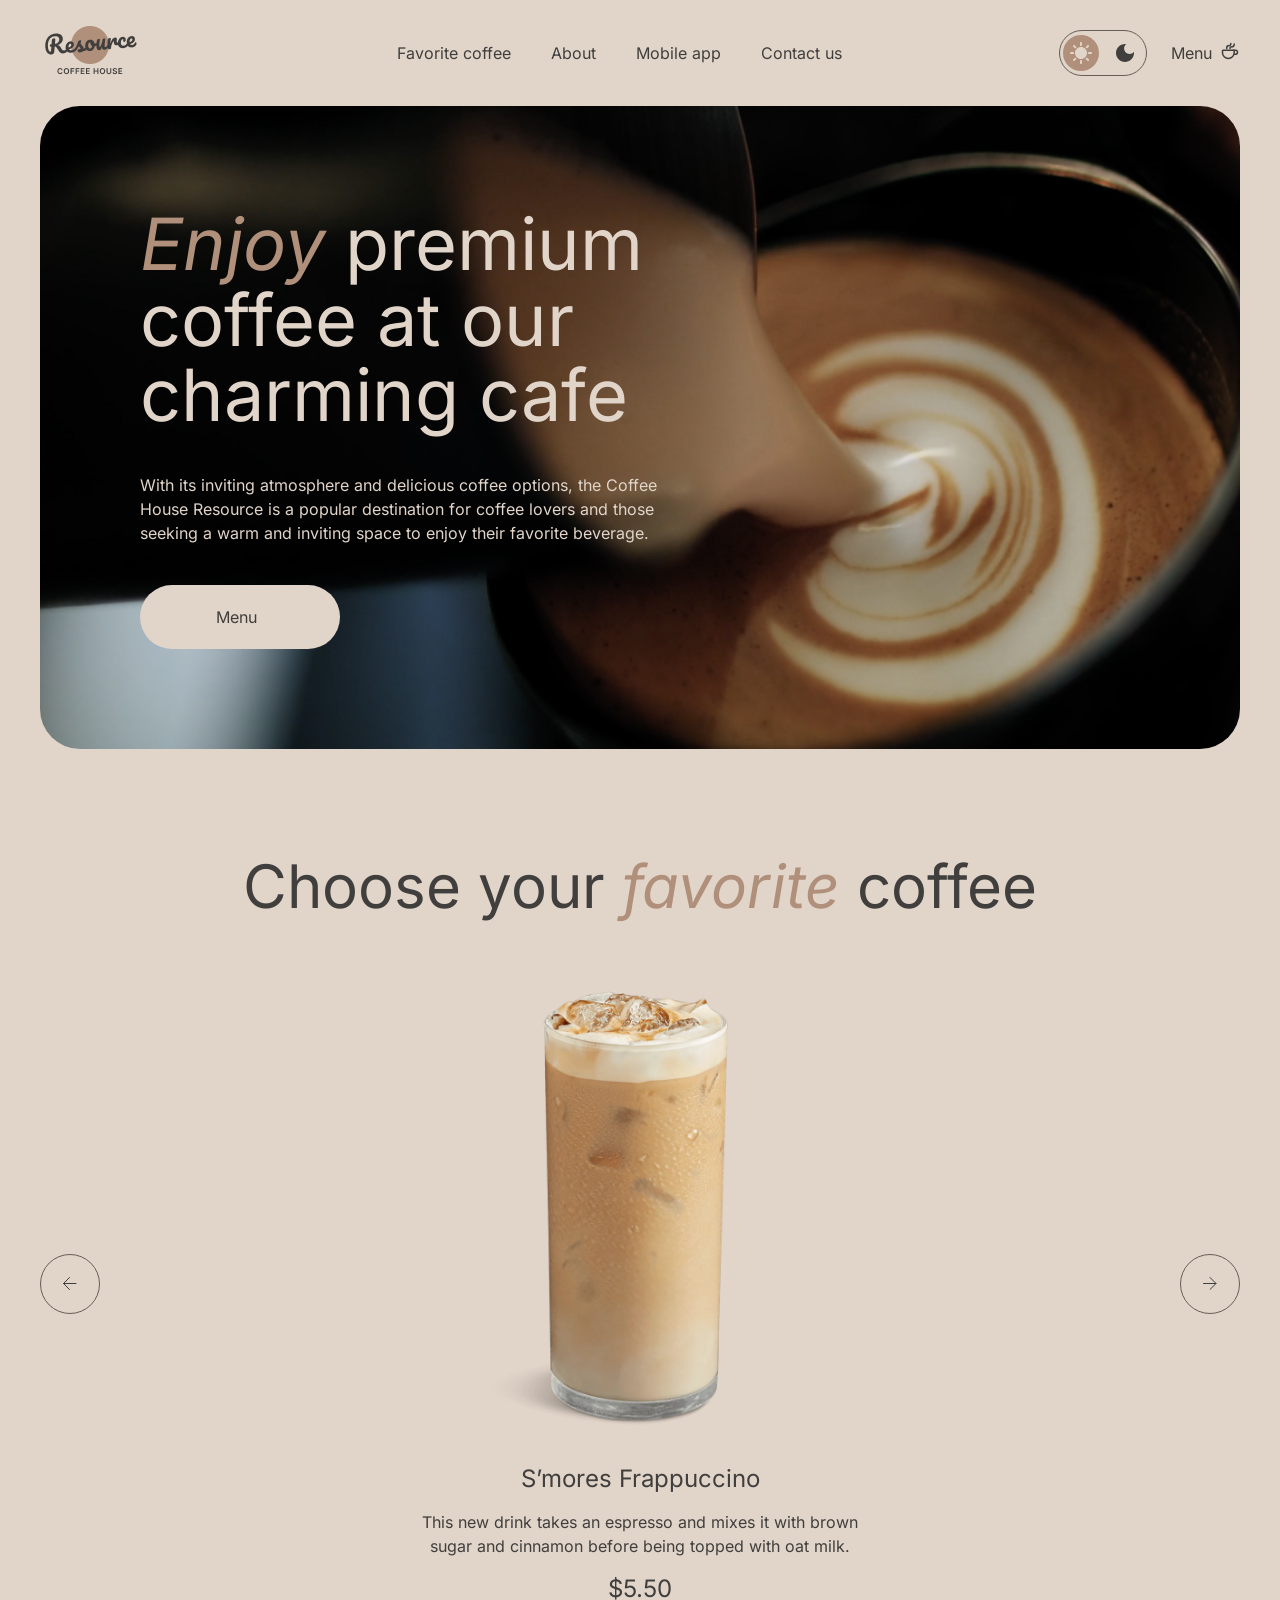
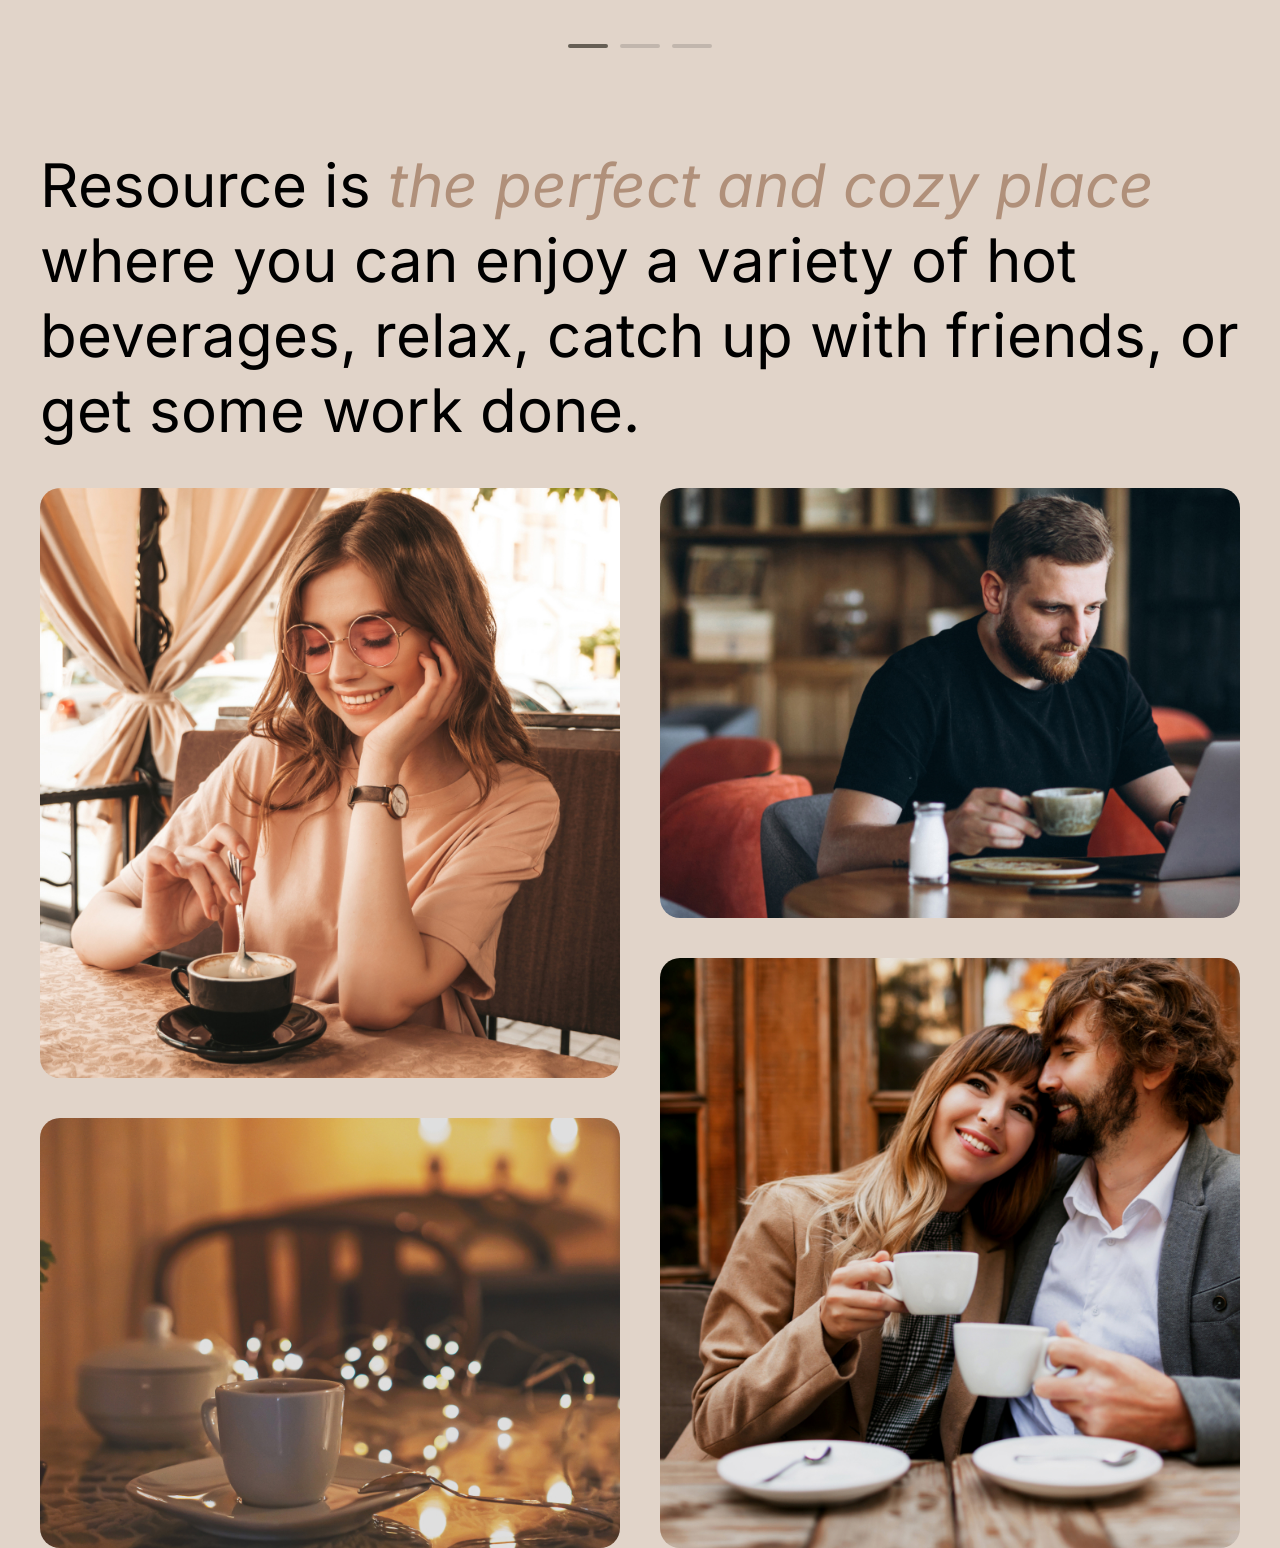
==== commit b1a2f243: "feat: add about  section and make it adaptive" ====
--- a/index.html
+++ b/index.html
@@ -118,6 +118,21 @@
           </div>
         </div>
       </section>
+      <section class="about">
+        <div class="about__container container">
+          <h2 class="about__header">Resource is <span class="header__highlight">the perfect and cozy place</span> where you can enjoy a variety of hot beverages, relax, catch up with friends, or get some work done.</h2>
+          <div class="about__content">
+            <div class="about__column">
+              <img class="about__image about__image__high" src="./images/about/about-1.jpg" alt="">
+              <img class="about__image about__image__small" src="./images/about/about-2.jpg" alt="">
+            </div>
+            <div class="about__column">
+              <img class="about__image about__image__small" src="./images/about/about-3.jpg" alt="">
+              <img class="about__image about__image__high" src="./images/about/about-4.jpg" alt="">
+            </div>
+          </div>
+        </div>
+      </section>
   </main>
 </body>
 </html>
--- a/style.css
+++ b/style.css
@@ -387,7 +387,8 @@
 }
 
 .slider__image {
-  width: 480px;
+  max-width: 480px;
+  width: 100%;
   aspect-ratio: 1;
 }
 
@@ -439,4 +440,63 @@
   .slider__arrow {
     display: none;
   }
+}
+
+/*  */
+.about__container {
+  display: flex;
+  flex-direction: column;
+  gap: 40px;
+}
+
+.about__header {
+  font-weight: 600;
+  font-size: 60px;
+  line-height: 1.25;
+}
+
+.about__content {
+  display: flex;
+  gap: 40px;
+}
+
+.about__column {
+  display: flex;
+  flex-direction: column;
+  gap: 40px;
+}
+
+.about__image {
+  border-radius: 20px;
+  max-width: 660px;
+  width: 100%;
+  object-fit: cover;
+}
+
+.about__image__high {
+  height: 590px;
+}
+
+.about__image__small {
+  height: 430px;
+}
+
+@media (max-width: 768px) {
+  .about__content {
+    flex-direction: column;
+  } 
+
+  .about__image {
+    max-width: 688px;
+    width: 100%;
+  } 
+  .about__image__small {
+    display: none;
+  }
+}
+
+@media (max-width: 380px) {
+  .about__header {
+  font-size: 32px;
+}
 }
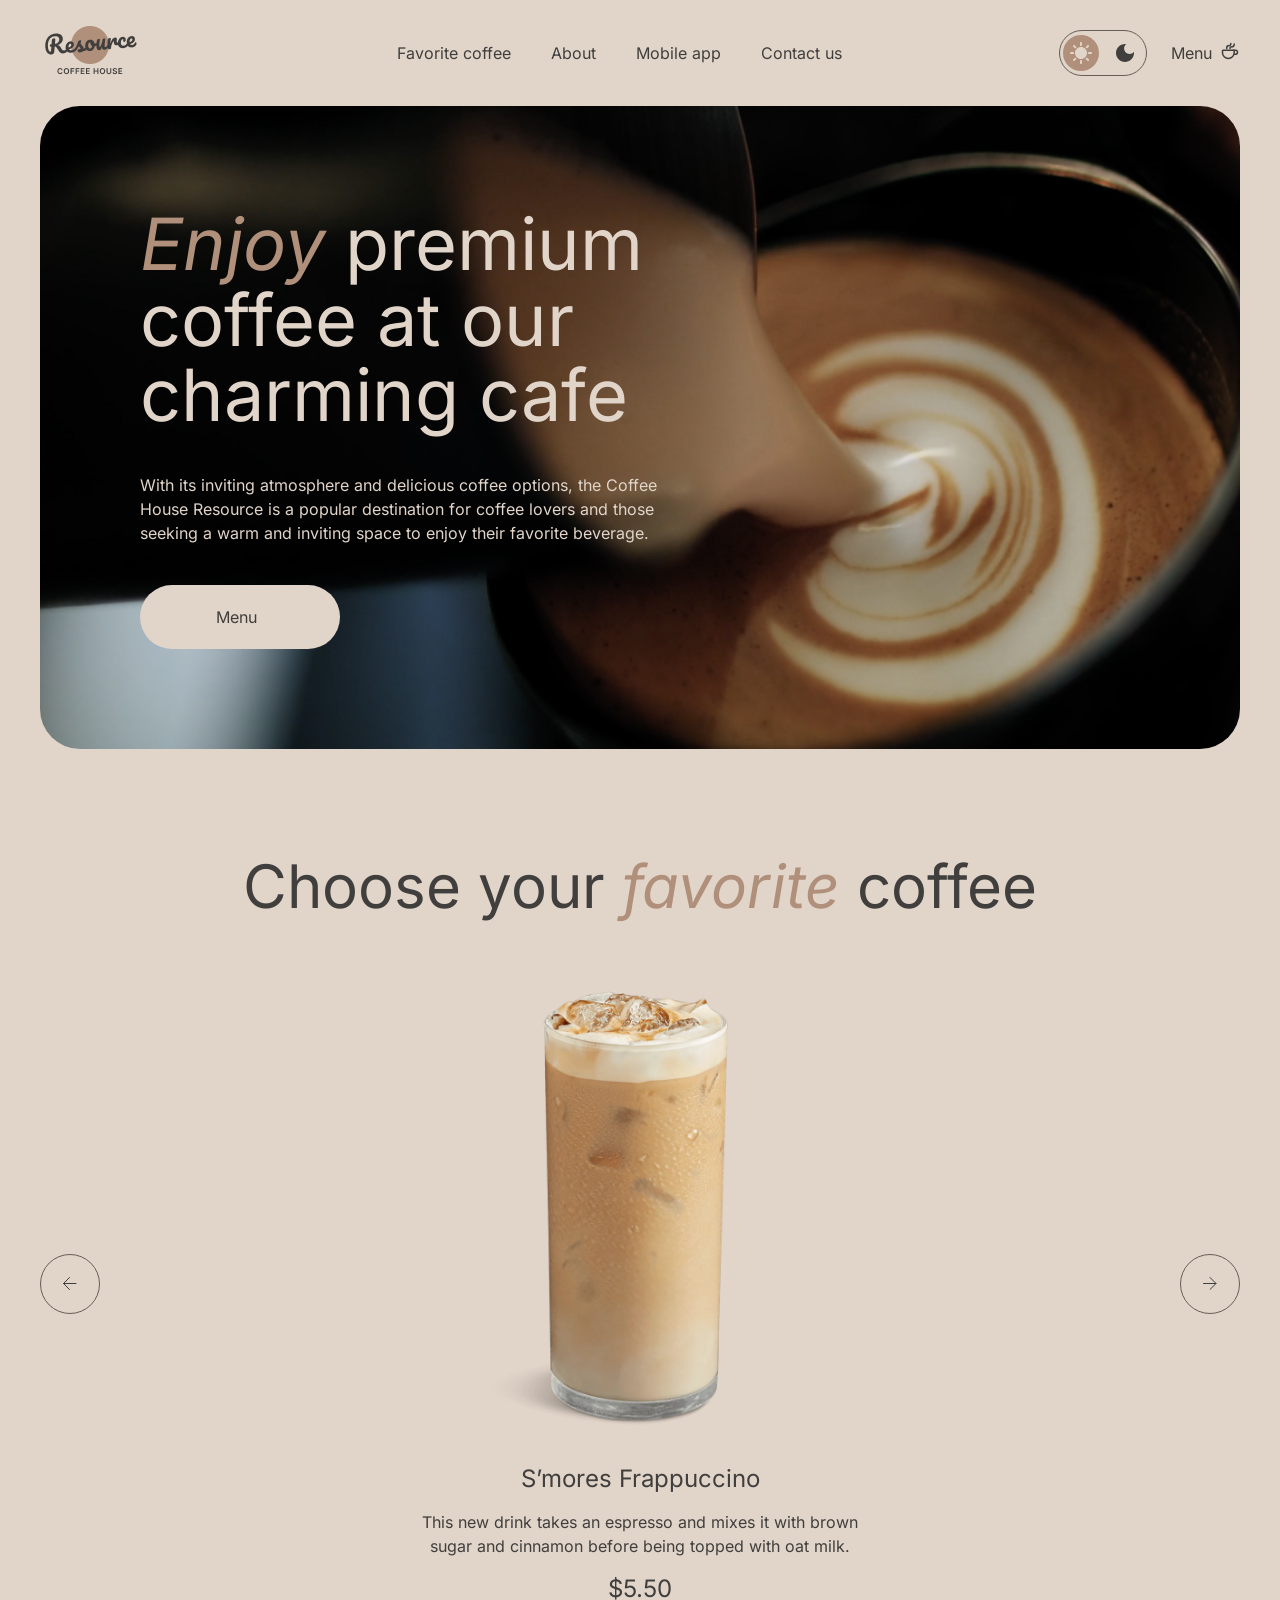
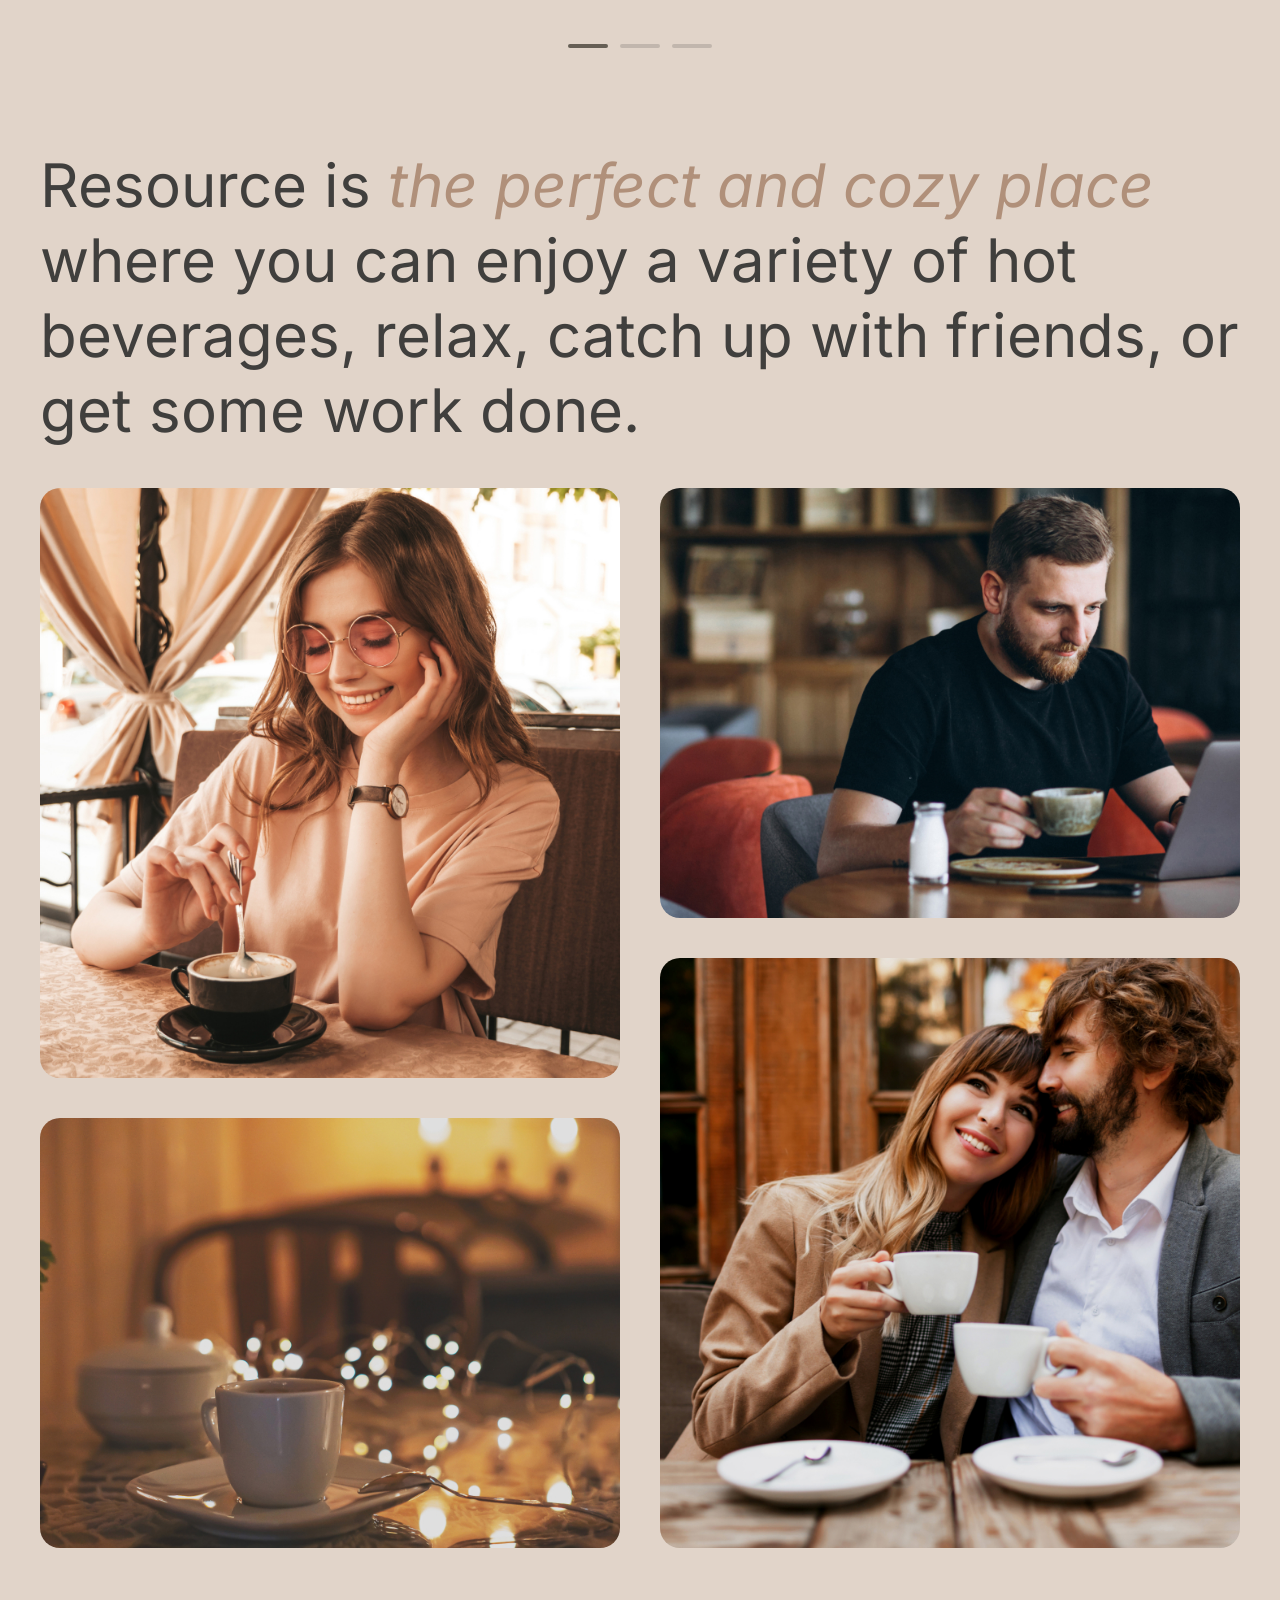
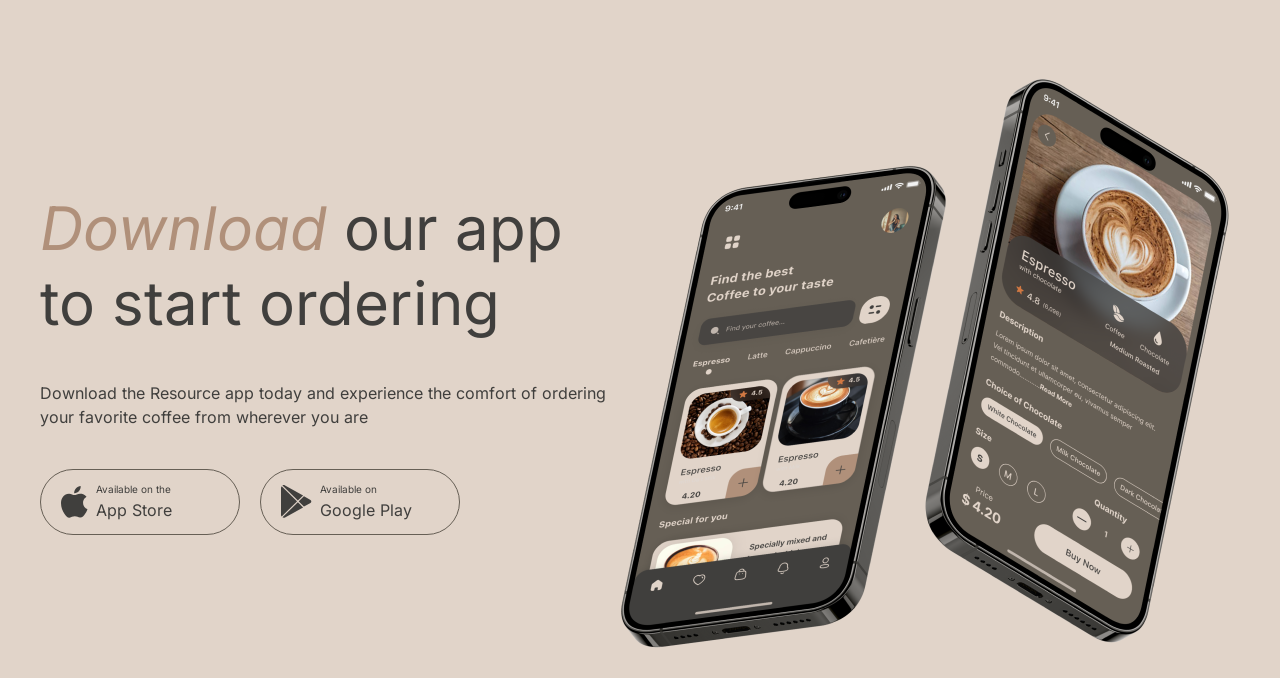
==== commit b90361d9: "feat: add mobile app section and make it adaptive" ====
--- a/index.html
+++ b/index.html
@@ -123,14 +123,47 @@
           <h2 class="about__header">Resource is <span class="header__highlight">the perfect and cozy place</span> where you can enjoy a variety of hot beverages, relax, catch up with friends, or get some work done.</h2>
           <div class="about__content">
             <div class="about__column">
-              <img class="about__image about__image__high" src="./images/about/about-1.jpg" alt="">
-              <img class="about__image about__image__small" src="./images/about/about-2.jpg" alt="">
+              <img class="about__image about__image__high" src="./images/about/about-1.jpg" alt="photo of the coffee shop">
+              <img class="about__image about__image__small" src="./images/about/about-2.jpg" alt="photo of the coffee shop">
             </div>
             <div class="about__column">
-              <img class="about__image about__image__small" src="./images/about/about-3.jpg" alt="">
-              <img class="about__image about__image__high" src="./images/about/about-4.jpg" alt="">
+              <img class="about__image about__image__small" src="./images/about/about-3.jpg" alt="photo of the coffee shop">
+              <img class="about__image about__image__high" src="./images/about/about-4.jpg" alt="photo of the coffee shop">
             </div>
           </div>
+        </div>
+      </section>
+      <section class="mobile-app">
+        <div class="mobile-app__container container">
+          <div class="mobile-app__offer">
+            <h2 class="mobile-app__header"><span class="header__highlight">Download</span> our app to start ordering</h2>
+            <p class="mobile-app__par">Download the Resource app today and experience the comfort of ordering your favorite coffee from wherever you are</p>
+            <div class="mobile-app__buttons">
+              <a href="#" class="mobile-app__button">
+                <svg class="mobile-app__button__image" width="27" height="32" viewBox="0 0 27 32" fill="none" xmlns="http://www.w3.org/2000/svg">
+                  <path d="M22.0578 16.8306C22.021 12.8323 25.4156 10.8871 25.5708 10.7966C23.6483 8.06361 20.6684 7.69021 19.6213 7.66043C17.1185 7.40364 14.6909 9.12057 13.4159 9.12057C12.1156 9.12057 10.1523 7.68524 8.03638 7.72742C5.31352 7.76836 2.76624 9.30541 1.36919 11.6922C-1.51399 16.5589 0.636305 23.7107 3.39861 27.6446C4.7804 29.5711 6.39503 31.7223 8.50843 31.6466C10.576 31.5635 11.3483 30.3614 13.8435 30.3614C16.3157 30.3614 17.0409 31.6466 19.1963 31.5982C21.4153 31.5635 22.8124 29.6629 24.1458 27.719C25.7426 25.5108 26.3839 23.3361 26.4093 23.2245C26.3572 23.2071 22.0998 21.6229 22.0578 16.8306Z" fill="#403F3D"/>
+                  <path d="M17.9863 5.07263C19.0983 3.71671 19.8592 1.872 19.648 0C18.0384 0.0694711 16.0256 1.08549 14.8664 2.41164C13.8409 3.58025 12.9248 5.49566 13.1615 7.29695C14.9695 7.42845 16.8259 6.40747 17.9863 5.07263Z" fill="#403F3D"/>
+                </svg>
+                <div class="mobile-app__button__desription">
+                  <p class="desription__par">Available on the</p>
+                  <p class="desription__par desription__par-increased">App Store</p>
+                </div>
+              </a>
+              <a href="#" class="mobile-app__button">
+                <svg class="mobile-app__button__image" width="31" height="33" viewBox="0 0 31 33" fill="none" xmlns="http://www.w3.org/2000/svg">
+                  <path d="M0.572202 1.40292C0.209755 1.77285 0 2.34879 0 3.09466V29.6994C0 30.4452 0.209755 31.0212 0.572202 31.3911L0.661658 31.4723L15.9523 16.5699V16.2181L0.661658 1.31571L0.572202 1.40292Z" fill="#403F3D"/>
+                  <path d="M22.894 21.5399L17.8027 16.57V16.2181L22.9001 11.2481L23.0143 11.3128L29.0509 14.6617C30.7737 15.6121 30.7737 17.176 29.0509 18.1324L23.0143 21.4753L22.894 21.5399V21.5399Z" fill="#403F3D"/>
+                  <path d="M22.0897 22.4007L16.8781 17.3195L1.49805 32.3166C2.07025 32.903 3.00336 32.9737 4.06448 32.3872L22.0897 22.4007" fill="#403F3D"/>
+                  <path d="M22.0897 10.3875L4.06448 0.400992C3.00336 -0.179462 2.07025 -0.108787 1.49805 0.477683L16.8781 15.4688L22.0897 10.3875Z" fill="#403F3D"/>
+                </svg>
+                <div class="mobile-app__button__desription">
+                  <p class="desription__par">Available on</p>
+                  <p class="desription__par desription__par-increased">Google Play</p>
+                </div>
+              </a>
+            </div>
+          </div>
+          <img src="./images/mobile-screens.png" alt="mobile screen" class="mobile-app__screens">
         </div>
       </section>
   </main>
--- a/style.css
+++ b/style.css
@@ -442,7 +442,7 @@
   }
 }
 
-/*  */
+/* about section */
 .about__container {
   display: flex;
   flex-direction: column;
@@ -453,6 +453,7 @@
   font-weight: 600;
   font-size: 60px;
   line-height: 1.25;
+  color: var(--dark-bg-container);
 }
 
 .about__content {
@@ -464,6 +465,7 @@
   display: flex;
   flex-direction: column;
   gap: 40px;
+  width: 100%;
 }
 
 .about__image {
@@ -499,4 +501,111 @@
   .about__header {
   font-size: 32px;
 }
+}
+
+/* mobile app section */
+.mobile-app__container {
+  display: flex;
+  align-items: center;
+  justify-content: space-between;
+  color: var(--dark-bg-container);  
+}
+
+.mobile-app__offer {
+  display: flex;
+  flex-direction: column;
+  gap: 40px;
+  max-width: 630px;
+  width: 100%;
+}
+.mobile-app__header {
+  font-weight: 600;
+  font-size: 60px;
+  line-height: 1.25;
+}
+
+.mobile-app__buttons {
+  display: flex;
+  gap: 20px;
+}
+
+.mobile-app__button {
+  display: flex;
+  align-items: center;
+  background-color: transparent;
+  width: 200px;
+  gap: 8px;
+  padding: 12px 0 12px 20px;
+  border: 1px solid var(--dark-border-primary);
+  border-radius: var(--border-radius);
+  transition: all var(--transition-duration) linear;
+}
+
+.mobile-app__button__image path {
+  transition: fill var(--transition-duration) linear;
+}
+
+.mobile-app__button:hover {
+  background-color: var(--dark-border-primary);
+  color: var(--dark-text-inverse);
+}
+
+.mobile-app__button:hover .mobile-app__button__image path {
+  fill: var(--dark-text-inverse);
+}
+
+.mobile-app__button__desription {
+  display: flex;
+  flex-direction: column;
+  gap: 2px;
+}
+
+.desription__par {
+  font-weight: 600;
+  font-size: 10px;
+  line-height: 1.4;
+}
+
+.desription__par-increased {
+  font-size: 16px;
+  line-height: 1.5;
+}
+
+.mobile-app__screens {
+  max-width: 630px;
+  width: 100%;
+  aspect-ratio: 1;
+}
+
+@media (max-width: 768px) {
+  .mobile-app__container {
+    flex-direction: column;
+    gap: 100px;
+  }
+
+  .mobile-app__offer {
+    max-width: 688px;
+  }
+}
+
+@media (max-width: 380px) {
+  .mobile-app__container {
+    gap: 40px;
+  }
+
+  .mobile-app__header {
+  font-size: 32px;
+  }
+
+  .mobile-app__offer {
+    max-width: 348px;
+  }
+
+  .mobile-app__buttons {
+  flex-direction: column;
+  }
+
+  .mobile-app__screens {
+  max-width: 348px;
+  }
 }
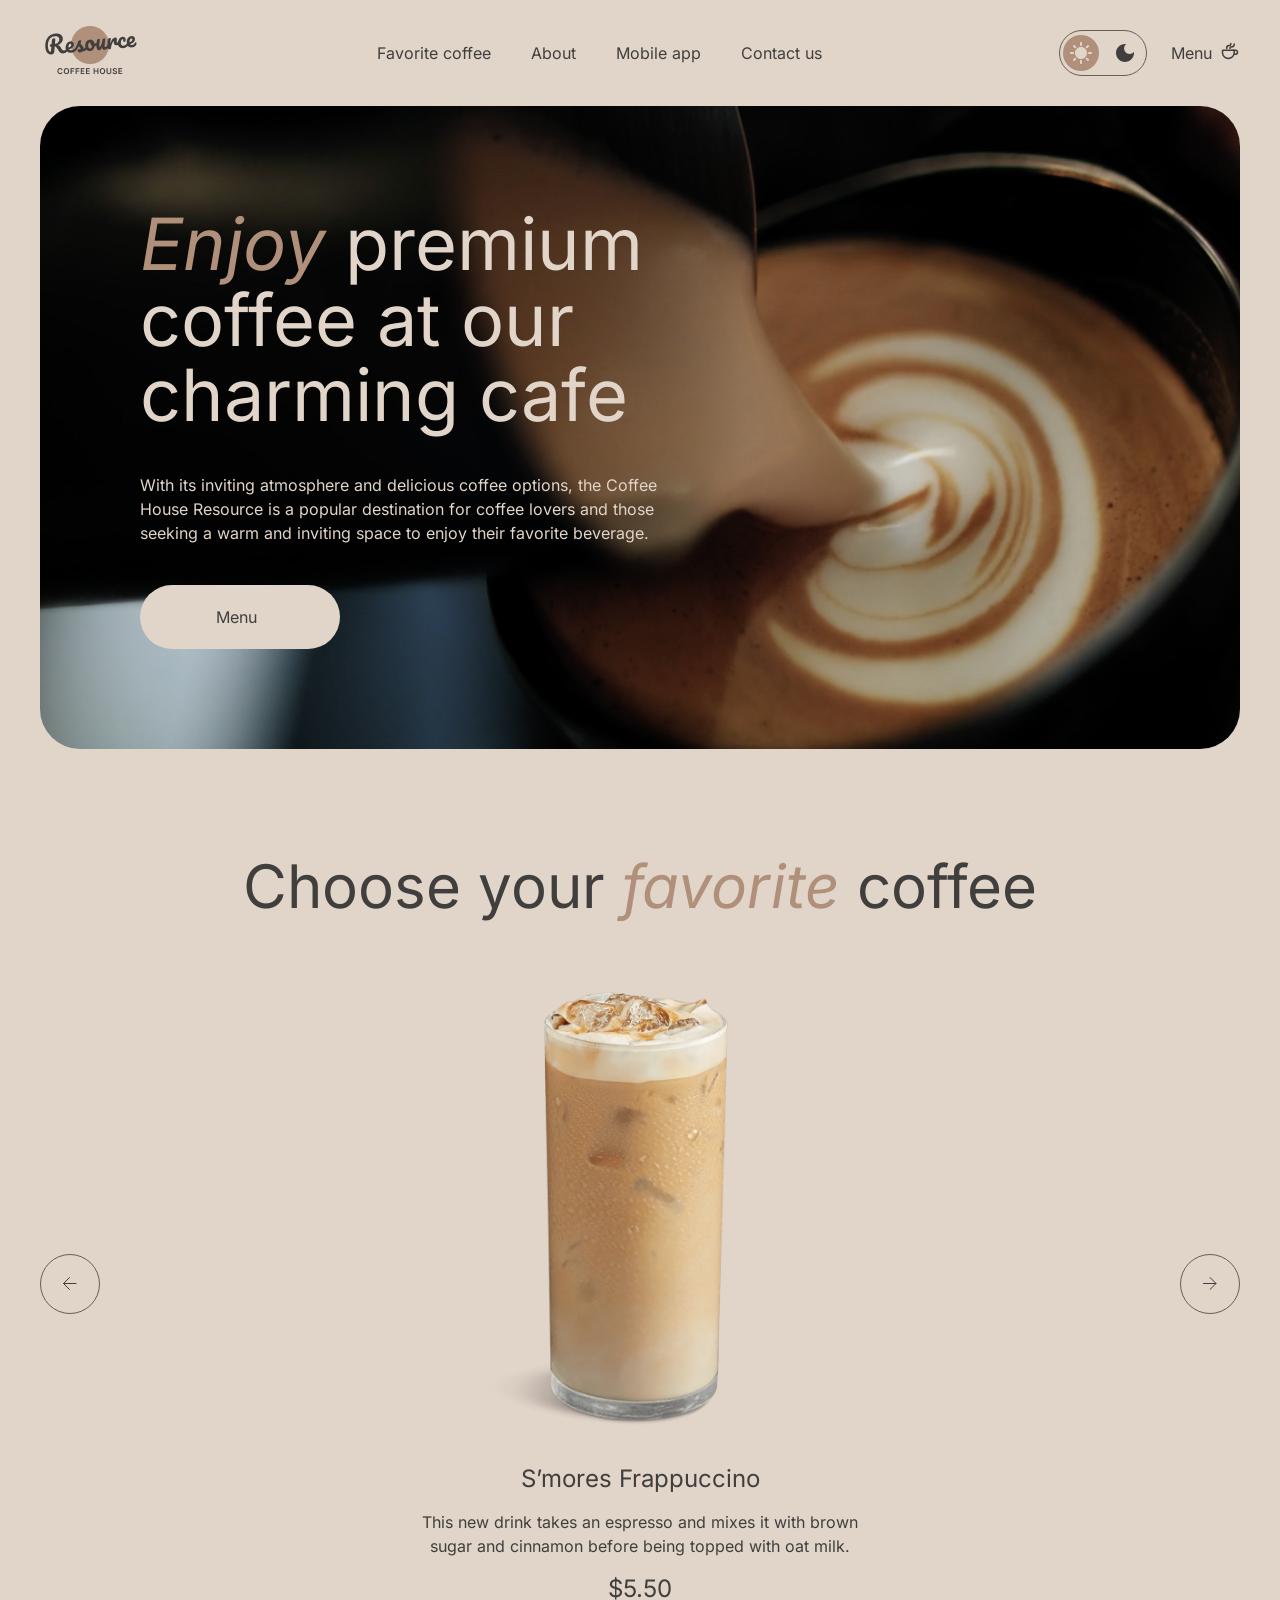
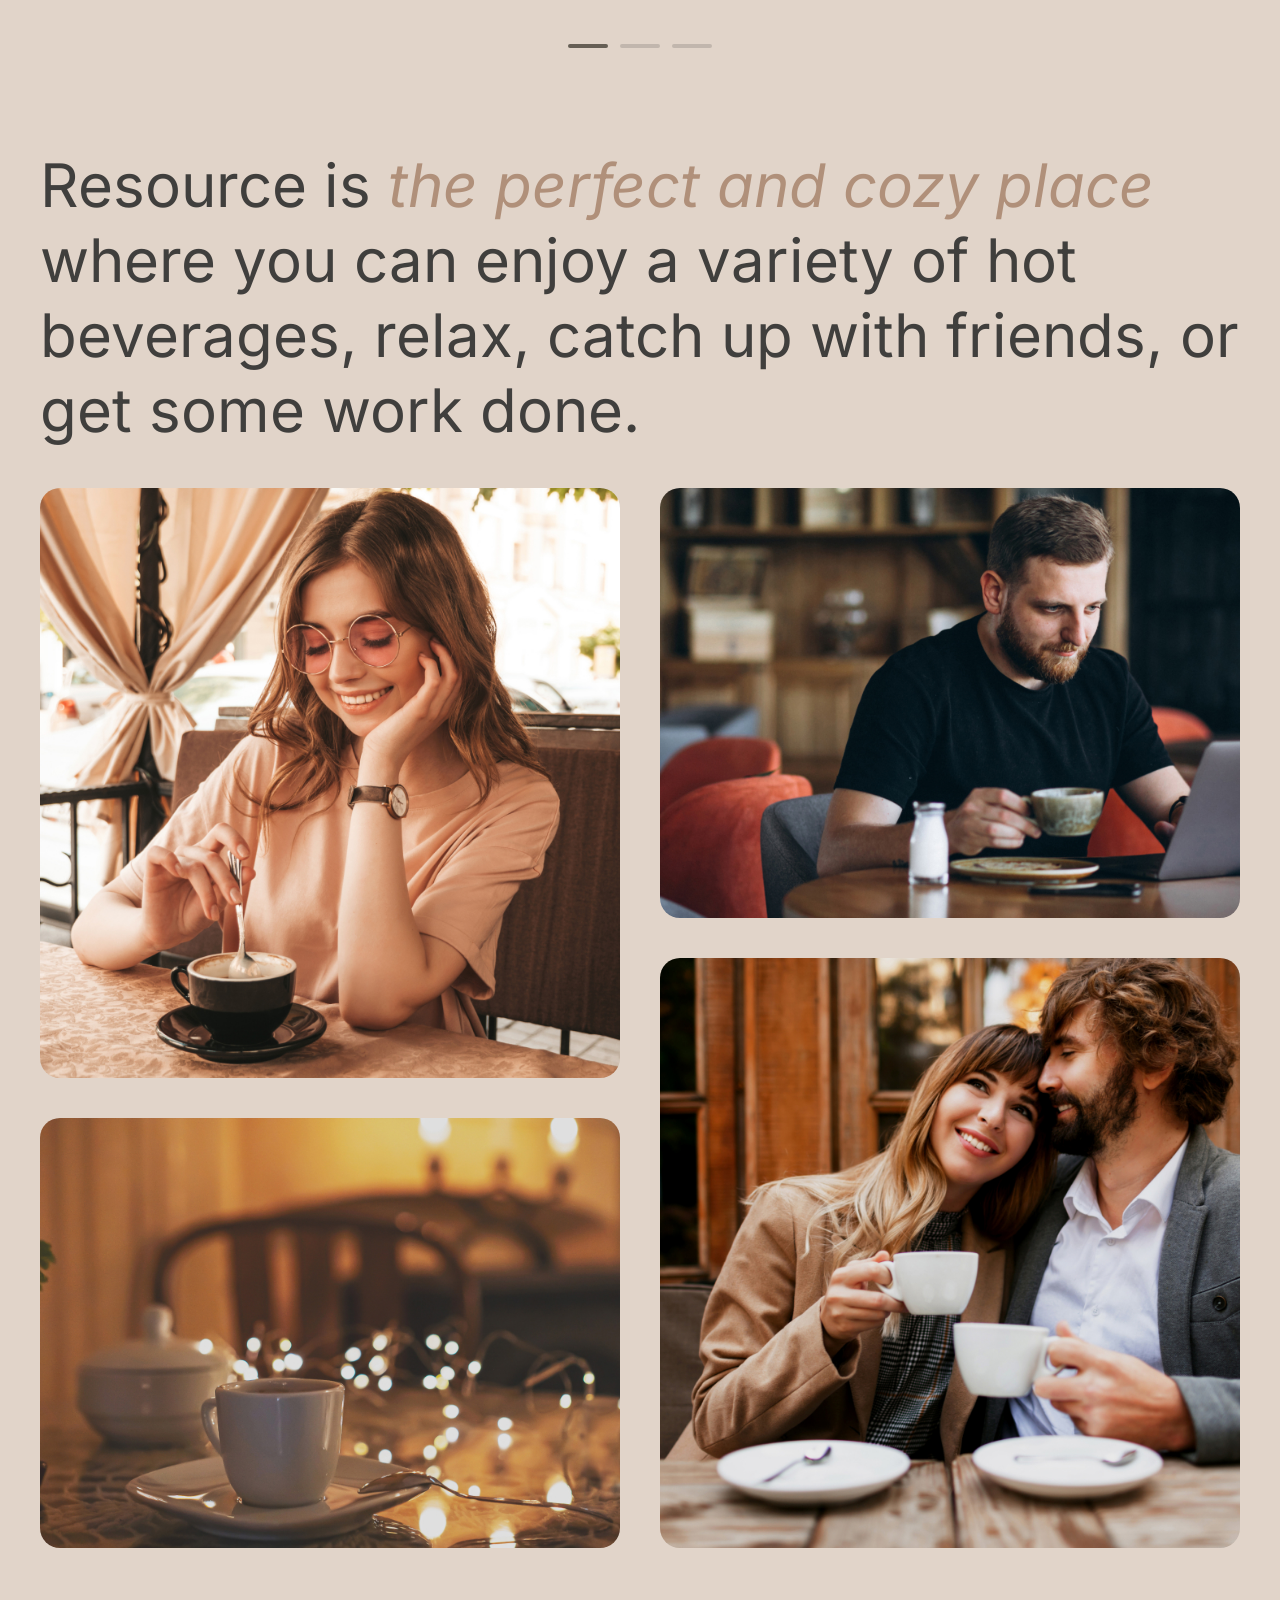
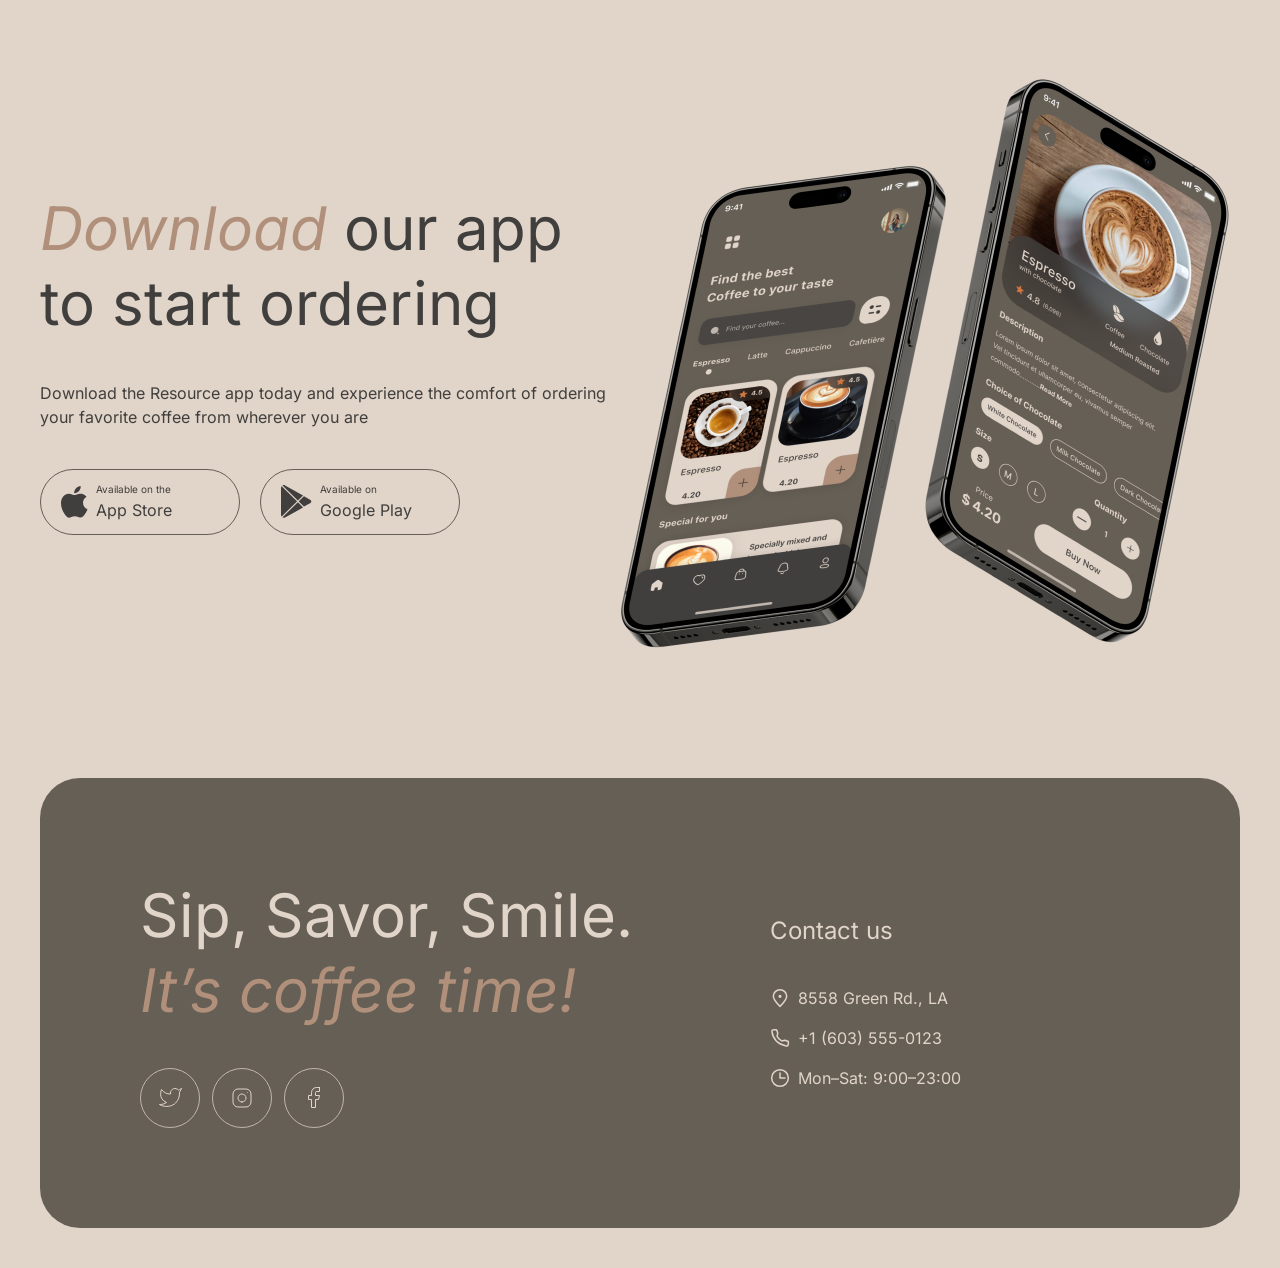
==== commit 68ca7280: "feat: add footer and make it adaptive" ====
--- a/index.html
+++ b/index.html
@@ -9,7 +9,7 @@
 <body>
   <header class="header">
     <div class="header__container container">
-      <a href="/" class="header__logo">
+      <a href="./index.html" class="header__logo">
         <img src="./images/logo-light.png" 
         alt="Resource Coffee House Logo"
         class="header__logo-image"
@@ -18,16 +18,16 @@
       <nav class="header__menu">
         <ul class="header__menu-list">
           <li class="header__menu-item">
-            <a href="/" class="header__menu-link">Favorite coffee</a>
-          </li>
-          <li class="header__menu-item">
-            <a href="/" class="header__menu-link">About</a>
-          </li>
-          <li class="header__menu-item">
-            <a href="/" class="header__menu-link">Mobile app</a>
-          </li>
-          <li class="header__menu-item">
-            <a href="/" class="header__menu-link">Contact us</a>
+            <a href="#favorite-coffee" class="header__menu-link">Favorite coffee</a>
+          </li>
+          <li class="header__menu-item">
+            <a href="#about" class="header__menu-link">About</a>
+          </li>
+          <li class="header__menu-item">
+            <a href="#mobile-app" class="header__menu-link">Mobile app</a>
+          </li>
+          <li class="header__menu-item">
+            <a href="#contact" class="header__menu-link">Contact us</a>
           </li>
         </ul>
       </nav>
@@ -67,7 +67,7 @@
     </div>
   </header>
   <main class="content">
-      <section class="hero">
+      <section class="hero" id="hero">
           <div class="hero__container container">
             <div class="hero__container-background">
               <div class="hero__offer">
@@ -88,7 +88,7 @@
             </div>
             </div>
       </section>
-      <section class="favorite-coffee">
+      <section class="favorite-coffee" id="favorite-coffee">
         <div class="favorite-coffee__container container">
           <h2 class="favorite-coffee__header">Choose your <span class="header__highlight">favorite</span> coffee</h2>
           <div class="favorite-coffee__slider">
@@ -118,7 +118,7 @@
           </div>
         </div>
       </section>
-      <section class="about">
+      <section class="about" id="about">
         <div class="about__container container">
           <h2 class="about__header">Resource is <span class="header__highlight">the perfect and cozy place</span> where you can enjoy a variety of hot beverages, relax, catch up with friends, or get some work done.</h2>
           <div class="about__content">
@@ -133,7 +133,7 @@
           </div>
         </div>
       </section>
-      <section class="mobile-app">
+      <section class="mobile-app" id="mobile-app">
         <div class="mobile-app__container container">
           <div class="mobile-app__offer">
             <h2 class="mobile-app__header"><span class="header__highlight">Download</span> our app to start ordering</h2>
@@ -167,5 +167,71 @@
         </div>
       </section>
   </main>
+  <footer class="footer" id="contact">
+    <div class="footer__container container">
+      <div class="footer__content">
+        <div class="footer__offer">
+          <h2 class="footer__header">Sip, Savor, Smile. <span class="header__highlight">It’s coffee time!</span></h2>
+          <div class="footer_socials">
+            <a href="#" class="socials__button">
+              <svg width="23" height="19" viewBox="0 0 23 19" fill="none" xmlns="http://www.w3.org/2000/svg">
+                <path d="M22.5 0.510056C22.5 0.510056 20.4821 1.70217 19.36 2.04006C18.7577 1.34757 17.9573 0.856748 17.067 0.633982C16.1767 0.411216 15.2395 0.467251 14.3821 0.794509C13.5247 1.12177 12.7884 1.70446 12.273 2.46377C11.7575 3.22309 11.4877 4.12239 11.5 5.04006V6.04006C9.74263 6.08562 8.00127 5.69587 6.43101 4.9055C4.86074 4.11513 3.51032 2.94869 2.5 1.51006C2.5 1.51006 -1.5 10.5101 7.5 14.5101C5.44053 15.908 2.98716 16.609 0.5 16.5101C9.5 21.5101 20.5 16.5101 20.5 5.01006C20.4991 4.73151 20.4723 4.45365 20.42 4.18006C21.4406 3.17355 22.5 0.510056 22.5 0.510056Z" stroke="#E1D4C9" stroke-linecap="round" stroke-linejoin="round"/>
+              </svg>
+            </a>
+            <a href="#" class="socials__button">
+              <svg width="24" height="24" viewBox="0 0 24 24" fill="none" xmlns="http://www.w3.org/2000/svg">
+                <path d="M12 16C14.2091 16 16 14.2091 16 12C16 9.79086 14.2091 8 12 8C9.79086 8 8 9.79086 8 12C8 14.2091 9.79086 16 12 16Z" stroke="#E1D4C9" stroke-linecap="round" stroke-linejoin="round"/>
+                <path d="M3 16V8C3 5.23858 5.23858 3 8 3H16C18.7614 3 21 5.23858 21 8V16C21 18.7614 18.7614 21 16 21H8C5.23858 21 3 18.7614 3 16Z" stroke="#E1D4C9"/>
+                <path d="M17.5 6.51L17.51 6.49889" stroke="#E1D4C9" stroke-linecap="round" stroke-linejoin="round"/>
+              </svg>
+            </a>
+            <a href="#" class="socials__button">
+              <svg width="12" height="21" viewBox="0 0 12 21" fill="none" xmlns="http://www.w3.org/2000/svg">
+                <path d="M11.5 0.5H8.5C7.17392 0.5 5.90215 1.02678 4.96447 1.96447C4.02678 2.90215 3.5 4.17392 3.5 5.5V8.5H0.5V12.5H3.5V20.5H7.5V12.5H10.5L11.5 8.5H7.5V5.5C7.5 5.23478 7.60536 4.98043 7.79289 4.79289C7.98043 4.60536 8.23478 4.5 8.5 4.5H11.5V0.5Z" stroke="#E1D4C9" stroke-linecap="round" stroke-linejoin="round"/>
+              </svg>
+            </a>
+          </div>
+        </div>
+        <div class="footer__contacts">
+          <h3 class="contacts__header">Contact us</h3>
+          <ul class="contacts__items">
+            <li class="contacts__link">
+              <a href="https://www.google.com/maps/search/8558+Green+Rd.,++LA/@30.9152212,-94.0434651,7z/data=!3m1!4b1?entry=ttu&g_ep=EgoyMDI2MDkxNi4wIKXMDSoASAFQAw%3D%3D" class="contacts__link-style" target="_blank" rel="noopener noreferrer">
+                <svg width="20" height="20" viewBox="0 0 20 20" fill="none" xmlns="http://www.w3.org/2000/svg">
+                  <path d="M16.6663 8.33329C16.6663 12.0152 9.99967 18.3333 9.99967 18.3333C9.99967 18.3333 3.33301 12.0152 3.33301 8.33329C3.33301 4.65139 6.31778 1.66663 9.99967 1.66663C13.6816 1.66663 16.6663 4.65139 16.6663 8.33329Z" stroke="#E1D4C9" stroke-width="1.5"/>
+                  <path d="M10.0003 9.16667C10.4606 9.16667 10.8337 8.79357 10.8337 8.33333C10.8337 7.8731 10.4606 7.5 10.0003 7.5C9.54009 7.5 9.16699 7.8731 9.16699 8.33333C9.16699 8.79357 9.54009 9.16667 10.0003 9.16667Z" fill="#E1D4C9" stroke="#E1D4C9" stroke-width="1.5" stroke-linecap="round" stroke-linejoin="round"/>
+                </svg>
+                <address class="contacts__link-par">8558 Green Rd., LA</address>
+              </a>
+            </li>
+            <li class="contacts__link">
+              <a href="tel:+16035550123" class="contacts__link-style">
+                <svg width="20" height="20" viewBox="0 0 20 20" fill="none" xmlns="http://www.w3.org/2000/svg">
+                  <path d="M15.0984 12.2516L11.6665 12.9166C9.34845 11.7531 7.91654 10.4166 7.08321 8.33329L7.72483 4.89154L6.51197 1.66663L3.72946 1.66663C2.60191 1.66663 1.71466 2.59958 1.90108 3.71161C2.29888 6.08454 3.37231 10.0391 6.24987 12.9166C9.27338 15.9401 13.5661 17.3318 16.1378 17.9288C17.299 18.1983 18.3332 17.2908 18.3332 16.0988L18.3332 13.4843L15.0984 12.2516Z" stroke="#E1D4C9" stroke-width="1.5" stroke-linecap="round" stroke-linejoin="round"/>
+                </svg>
+                <p class="contacts__link-par">+1 (603) 555-0123</p>
+              </a>
+            </li>
+            <li class="contacts__link">
+              <a href="#mobile-app" class="contacts__link-style">
+                <svg width="20" height="20" viewBox="0 0 20 20" fill="none" xmlns="http://www.w3.org/2000/svg">
+                  <g clip-path="url(#clip0_217_1736)">
+                    <path d="M10 5L10 10L15 10" stroke="#E1D4C9" stroke-width="1.5" stroke-linecap="round" stroke-linejoin="round"/>
+                    <path d="M10.0003 18.3333C14.6027 18.3333 18.3337 14.6023 18.3337 9.99996C18.3337 5.39759 14.6027 1.66663 10.0003 1.66663C5.39795 1.66663 1.66699 5.39759 1.66699 9.99996C1.66699 14.6023 5.39795 18.3333 10.0003 18.3333Z" stroke="#E1D4C9" stroke-width="1.5" stroke-linecap="round" stroke-linejoin="round"/>
+                  </g>
+                  <defs>
+                    <clipPath id="clip0_217_1736">
+                      <rect width="20" height="20" fill="white"/>
+                    </clipPath>
+                  </defs>
+                </svg>
+                <p class="contacts__link-par">Mon–Sat: <span style="white-space: nowrap;"><time datetime="09:00">9:00</time>–<time datetime="23:00">23:00</time></span></p>
+              </a>
+            </li>
+          </ul>
+        </div>
+      </div>
+    </div>
+  </footer>
 </body>
 </html>
--- a/style.css
+++ b/style.css
@@ -52,7 +52,8 @@
 }
 
 p,
-button {
+button,
+ul {
   margin: 0;
   padding: 0;
 }
@@ -608,4 +609,133 @@
   .mobile-app__screens {
   max-width: 348px;
   }
+}
+
+/* footer */
+.footer__container {
+  padding-block: 100px 40px;
+}
+
+.footer__content {
+  display: flex;
+  align-items: center;
+  gap: 100px;
+  background-color: var(--dark-border-primary);
+  border-radius: 40px;
+  color: var(--dark-text-inverse);
+  padding: 100px 0 100px 100px;
+}
+
+.footer__offer {
+  display: flex;
+  flex-direction: column;
+  gap: 40px;
+  max-width: 530px;
+  width: 100%;
+}
+
+.footer__header {
+  font-weight: 600;
+  font-size: 60px;
+  line-height: 1.25;
+}
+
+.footer_socials {
+  display: flex;
+  gap: 12px;
+}
+
+.socials__button {
+  display: flex;
+  align-items: center;
+  justify-content: center;
+  border: 1px solid var(--dark-border-inverse);
+  border-radius: var(--border-radius);
+  width: 60px;
+  height: 60px;
+  transition: background-color var(--transition-duration) linear;
+}
+
+.socials__button svg path {
+  transition: stroke var(--transition-duration) linear;
+}
+
+.socials__button:hover {
+  background-color: var(--dark-text-inverse);
+}
+
+.socials__button:hover svg path {
+  stroke: var(--dark-bg-container);
+}
+
+.footer__contacts {
+  display: flex;
+  flex-direction: column;
+  gap: 40px;
+}
+
+.contacts__header {
+  font-weight: 600;
+  font-size: 24px;
+  line-height: 1.25;
+}
+
+.contacts__items {
+  display: flex;
+  flex-direction: column;
+  gap: 16px;
+  padding: 0;
+}
+
+.contacts__link-style {
+  position: relative;
+  display: flex;
+  align-items: center;
+  width: fit-content;
+  gap: 8px;
+  color: var(--dark-text-inverse);
+}
+
+.contacts__link-style::after {
+  position: absolute;
+  content: "";
+  height: 2px;
+  width: 100%;
+  left: 0;
+  bottom: -2px;
+  background-color: var(--dark-text-inverse);
+  transform: scaleX(0);
+  transition: transform var(--transition-duration) linear;
+}
+
+.contacts__link-style:hover::after {
+  transform: scaleX(1);
+}
+
+.contacts__link-par {
+  font-weight: 600;
+  font-style: normal;
+}
+
+@media (max-width: 768px) {
+  .footer__content {
+    flex-direction: column;
+    align-items: flex-start;
+    padding: 100px 0 100px 60px;
+  }
+}
+
+@media (max-width: 380px) {
+  .footer__header {
+    font-size: 32px;
+  }
+
+  .footer__content {
+    gap: 40px;
+    padding: 60px 0 60px 16px;
+  }
+
+  .footer__offer {
+    max-width: 313px;
+  }
 }
